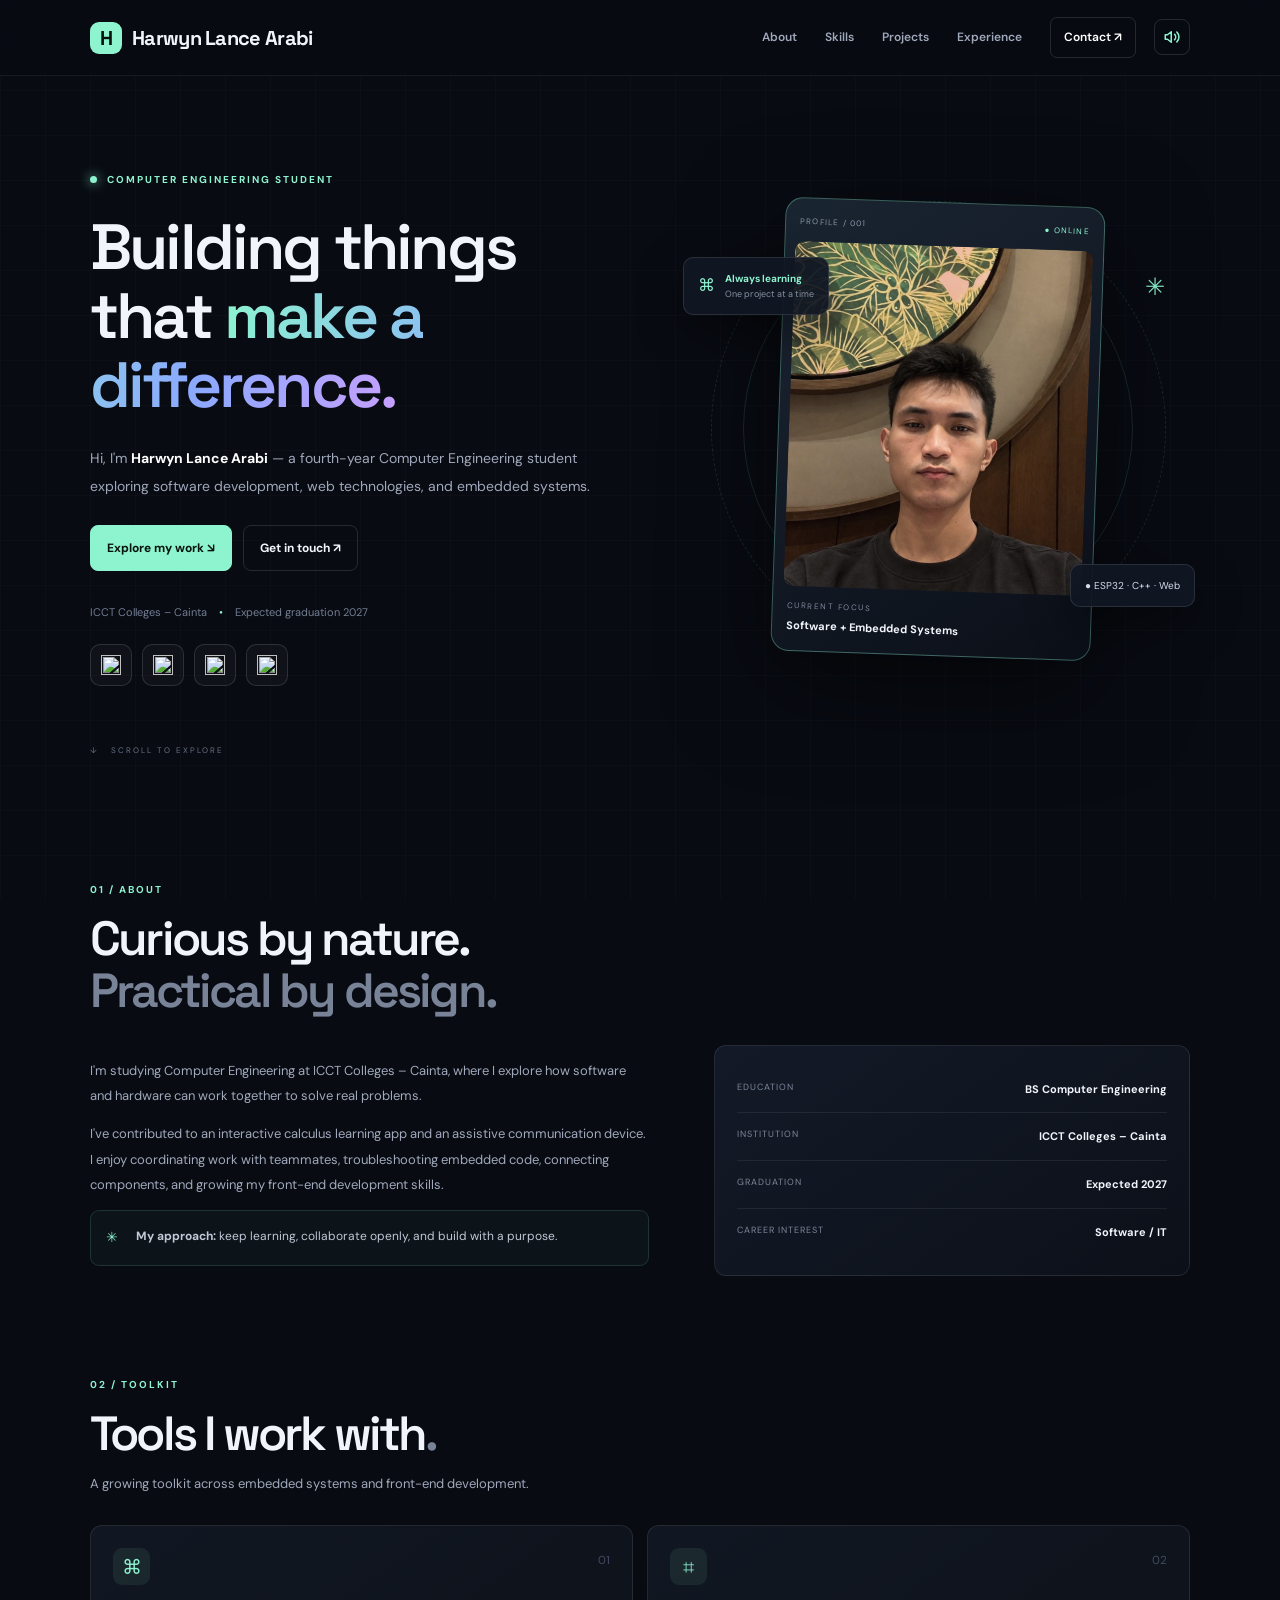
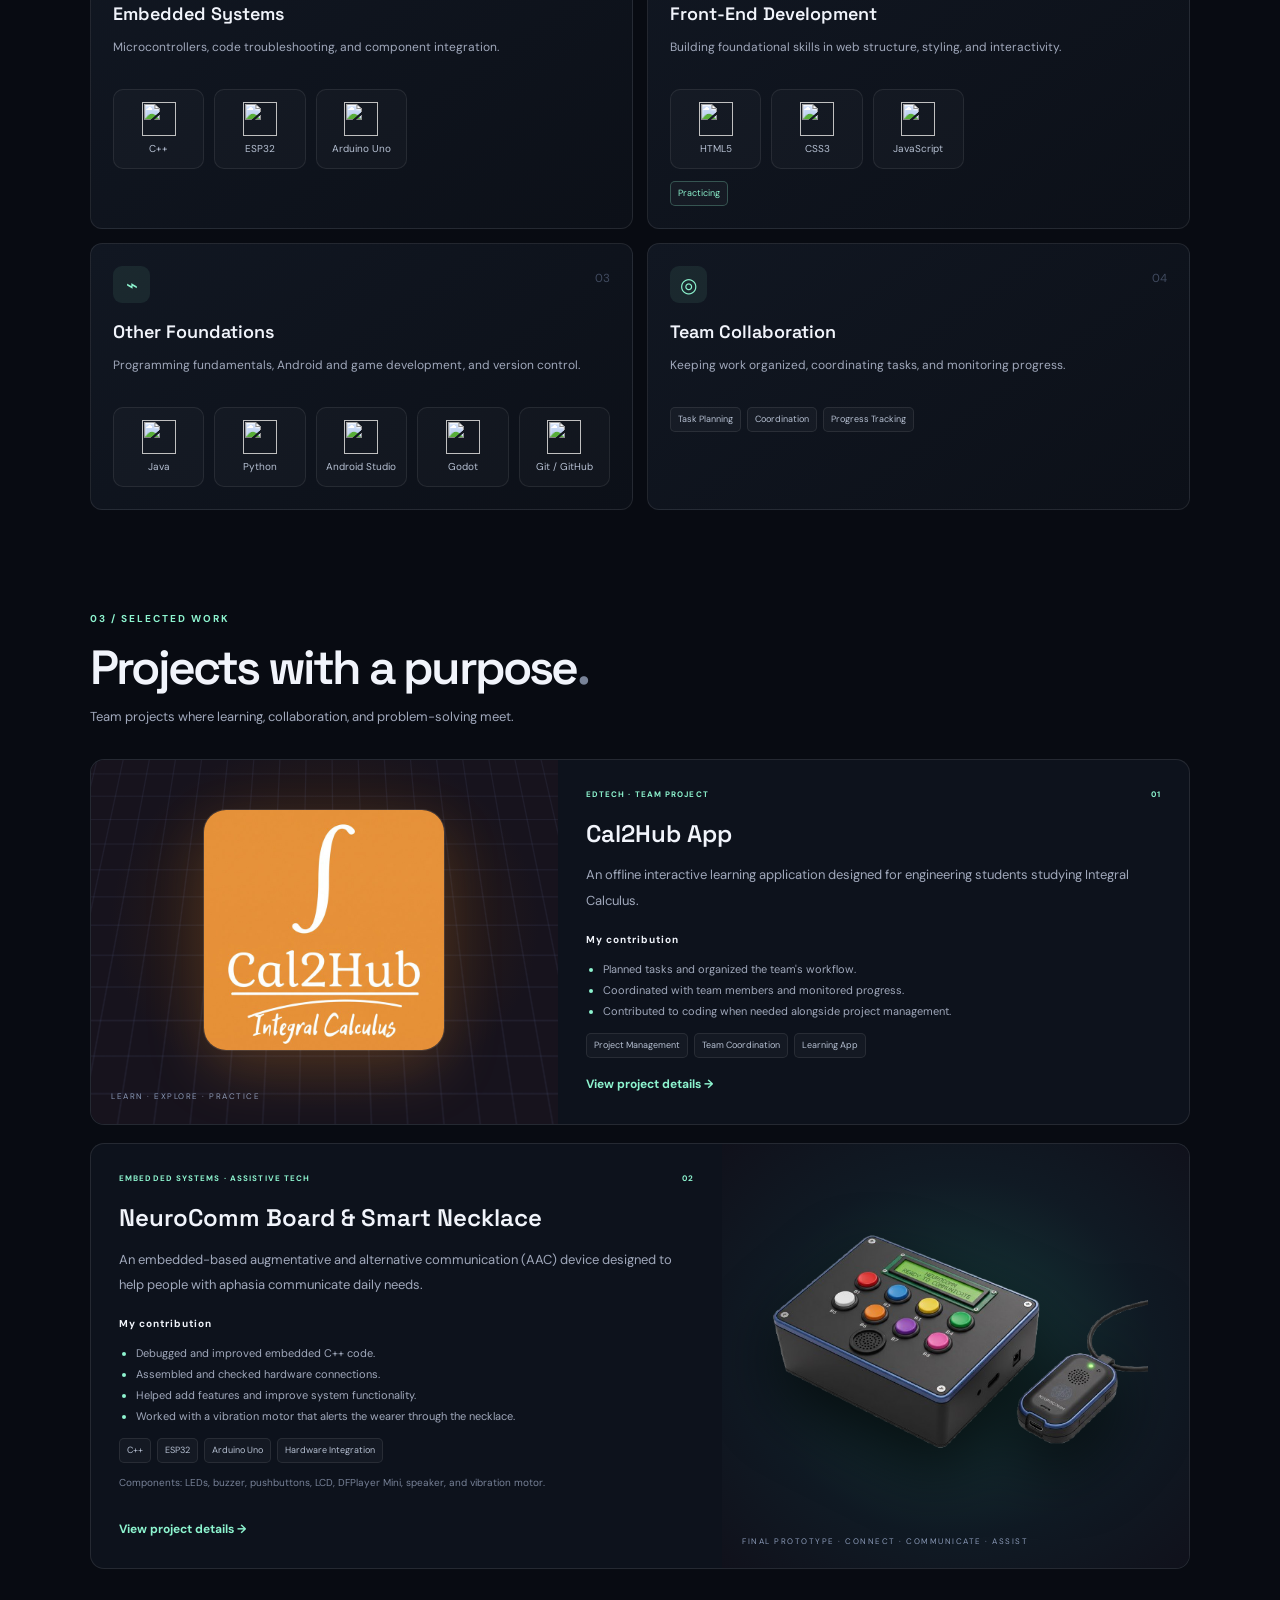
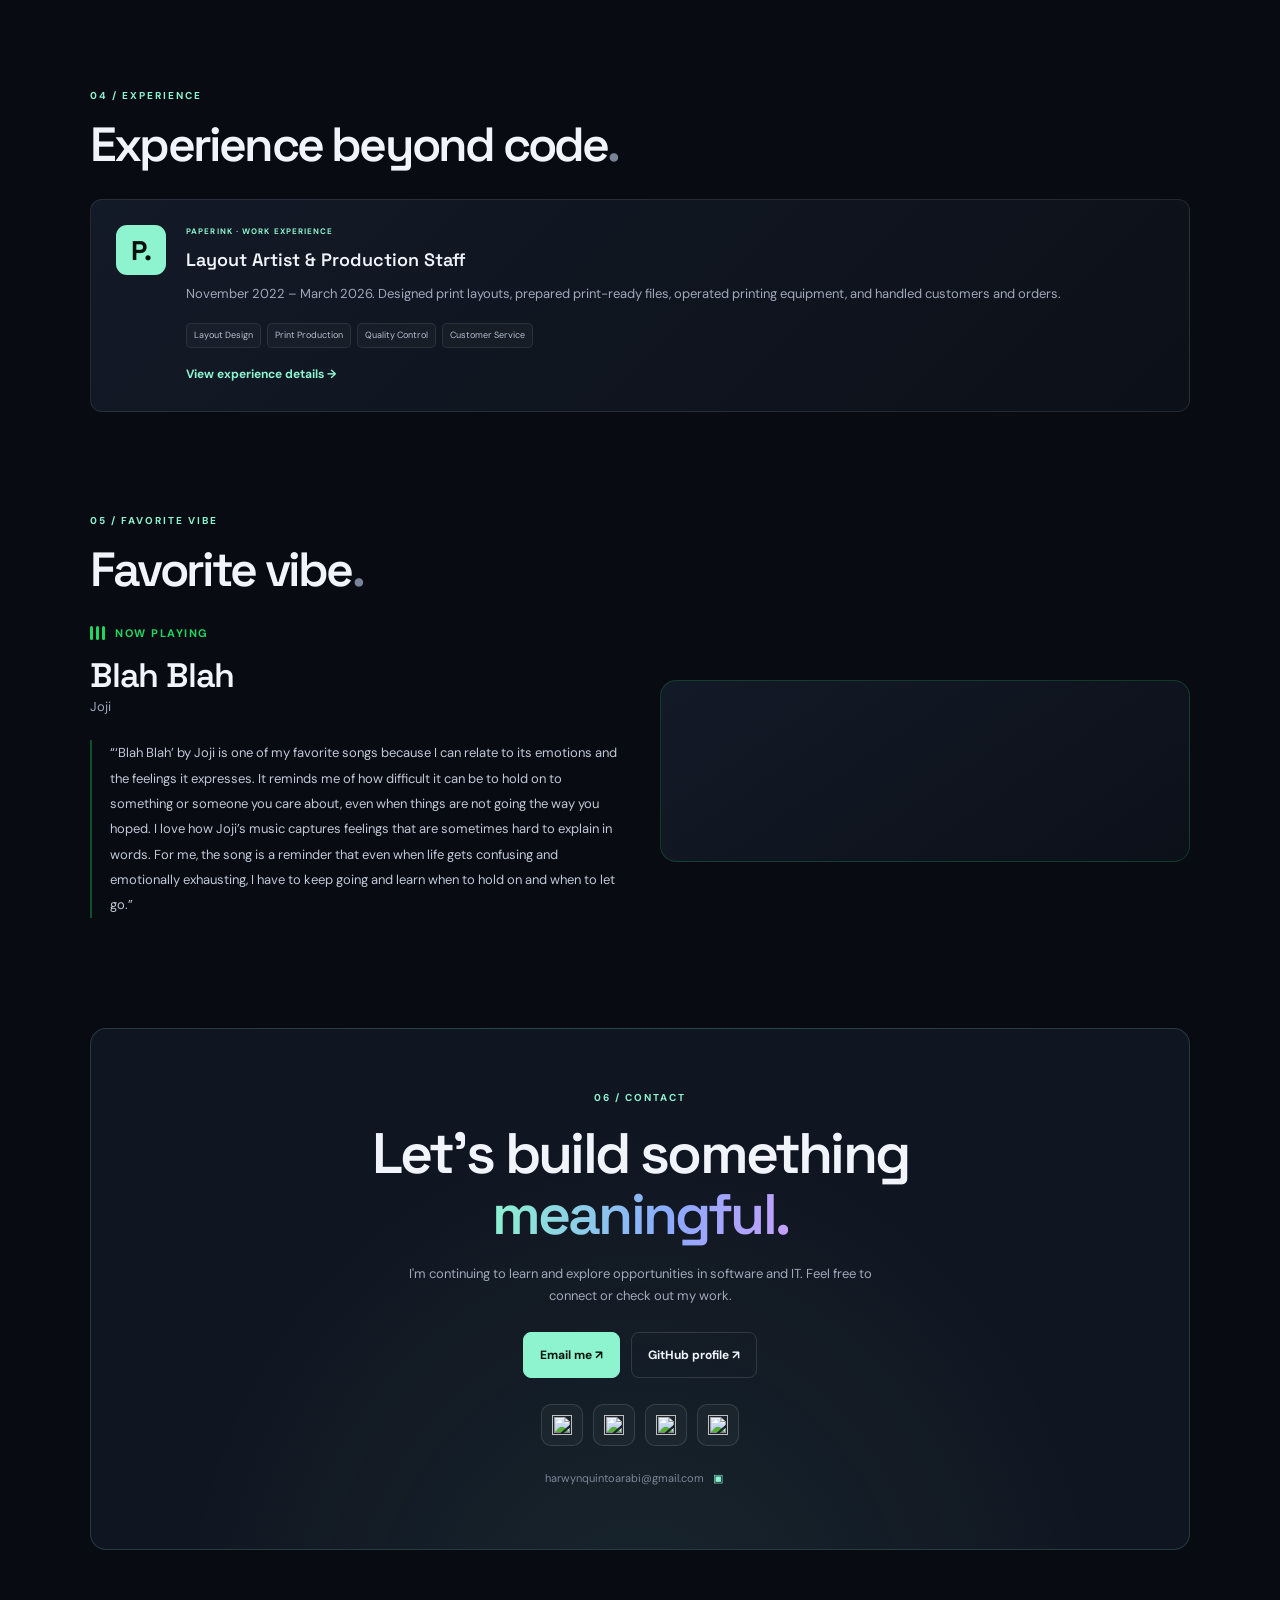
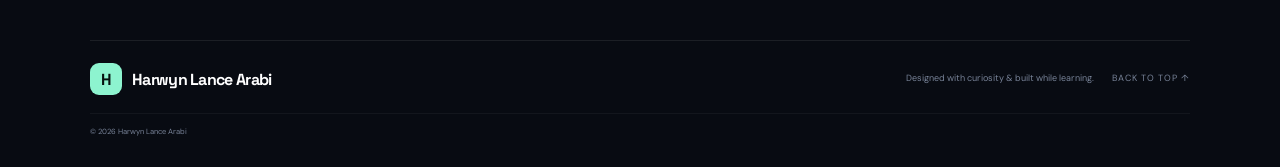
==== index.html @ 56ea1a3b "Add files via upload" ====
<!doctype html>
<html lang="en"><head><meta charset="utf-8"><meta name="viewport" content="width=device-width,initial-scale=1">
<title>Harwyn Lance Arabi | Portfolio</title><link rel="preconnect" href="https://fonts.googleapis.com"><link href="https://fonts.googleapis.com/css2?family=DM+Sans:wght@400;600;700&family=Space+Grotesk:wght@500;600;700&display=swap" rel="stylesheet"><link rel="stylesheet" href="style.css"></head>
<body><a class="skip" href="#main">Skip to content</a><div class="progress"><i id="progress"></i></div><header><a class="logo" href="#home"><b>H</b> Harwyn Lance Arabi</a><div class="tools"><nav id="nav" aria-label="Primary"><a href="#about">About</a><a href="#skills">Skills</a><a href="#projects">Projects</a><a href="#experience">Experience</a><a class="navcta" href="#contact">Contact ↗</a></nav><button id="soundBtn" class="iconBtn" type="button" aria-pressed="true" aria-label="Sound effects" title="Mute sound effects"><svg viewBox="0 0 24 24" width="18" height="18" aria-hidden="true" fill="none" stroke="currentColor" stroke-width="2" stroke-linecap="round" stroke-linejoin="round"><path d="M11 5 6 9H3v6h3l5 4z"/><path class="w" d="M15.5 8.5a5 5 0 0 1 0 7M18.5 5.5a9 9 0 0 1 0 13"/><path class="x" d="m16 9 6 6m0-6-6 6"/></svg></button><button id="menuBtn" type="button" aria-label="Open menu" aria-expanded="false" aria-controls="nav">☰</button></div></header>
<main id="main"><section class="hero wrap" id="home"><div class="heroText reveal"><div class="eyebrow heroEyebrow"><i></i> COMPUTER ENGINEERING STUDENT</div><h1>Building things<br>that <em>make a difference.</em></h1><p>Hi, I'm <strong>Harwyn Lance Arabi</strong> — a fourth-year Computer Engineering student exploring software development, web technologies, and embedded systems.</p><div class="actions"><a class="btn primary" href="#projects">Explore my work ↘</a><a class="btn" href="#contact">Get in touch ↗</a></div><div class="meta">ICCT Colleges – Cainta <span>•</span> Expected graduation 2027</div><ul class="socials" aria-label="Social links"><li><a class="soc" href="https://www.facebook.com/hrwyn.arabii" target="_blank" rel="noreferrer" aria-label="Facebook, opens in a new tab" title="Facebook"><img src="https://cdn.simpleicons.org/facebook/1877F2" alt="" width="20" height="20" loading="lazy"></a></li><li><a class="soc" href="https://www.instagram.com/hxrwyn.qnto/" target="_blank" rel="noreferrer" aria-label="Instagram, opens in a new tab" title="Instagram"><img src="https://cdn.simpleicons.org/instagram/E4405F" alt="" width="20" height="20" loading="lazy"></a></li><li><a class="soc" href="https://x.com/home" target="_blank" rel="noreferrer" aria-label="X, opens in a new tab" title="X"><img src="https://cdn.simpleicons.org/x/FFFFFF" alt="" width="20" height="20" loading="lazy"></a></li><li><a class="soc" href="mailto:harwynlancequinto@gmail.com" aria-label="Email on Gmail" title="Gmail"><img src="https://cdn.simpleicons.org/gmail/EA4335" alt="" width="20" height="20" loading="lazy"></a></li></ul></div>
<div class="visual reveal"><div class="orbit o1" aria-hidden="true"></div><div class="orbit o2" aria-hidden="true"></div><div class="portrait"><div class="phototop"><span>PROFILE / 001</span><span>● ONLINE</span></div><img src="assets/profile.jpg" alt="Portrait of Harwyn Lance Arabi"><div class="photobottom"><small>CURRENT FOCUS</small><b>Software + Embedded Systems</b></div></div><div class="float f1">⌘ <div><b>Always learning</b><small>One project at a time</small></div></div><div class="float f2">● ESP32 · C++ · Web</div><span class="spark" aria-hidden="true">✳</span></div><a class="scroll" href="#about">↓ &nbsp; SCROLL TO EXPLORE</a></section>
<section class="wrap section" id="about"><div class="eyebrow">01 / ABOUT</div><h2>Curious by nature.<br><span>Practical by design.</span></h2><div class="two"><div class="prose reveal"><p>I'm studying Computer Engineering at ICCT Colleges – Cainta, where I explore how software and hardware can work together to solve real problems.</p><p>I've contributed to an interactive calculus learning app and an assistive communication device. I enjoy coordinating work with teammates, troubleshooting embedded code, connecting components, and growing my front-end development skills.</p><div class="note">✳ &nbsp; <span><b>My approach:</b> keep learning, collaborate openly, and build with a purpose.</span></div></div><div class="facts reveal"><div><small>EDUCATION</small><b>BS Computer Engineering</b></div><div><small>INSTITUTION</small><b>ICCT Colleges – Cainta</b></div><div><small>GRADUATION</small><b>Expected 2027</b></div><div><small>CAREER INTEREST</small><b>Software / IT</b></div></div></div></section>
<section class="wrap section" id="skills"><div class="eyebrow">02 / TOOLKIT</div><h2>Tools I work with<span class="mint">.</span></h2><p class="sub">A growing toolkit across embedded systems and front-end development.</p><div class="cards">
<article class="card reveal"><span class="symbol">⌘</span><small>01</small><h3>Embedded Systems</h3><p>Microcontrollers, code troubleshooting, and component integration.</p><ul class="logos"><li class="tech" title="C++"><img src="https://cdn.jsdelivr.net/gh/devicons/devicon@latest/icons/cplusplus/cplusplus-original.svg" alt="" width="34" height="34" loading="lazy" decoding="async"><span>C++</span></li><li class="tech" title="ESP32"><img src="https://cdn.simpleicons.org/espressif/E7352C" alt="" width="34" height="34" loading="lazy" decoding="async"><span>ESP32</span></li><li class="tech" title="Arduino Uno"><img src="https://cdn.jsdelivr.net/gh/devicons/devicon@latest/icons/arduino/arduino-original.svg" alt="" width="34" height="34" loading="lazy" decoding="async"><span>Arduino Uno</span></li></ul></article>
<article class="card reveal"><span class="symbol">⌗</span><small>02</small><h3>Front-End Development</h3><p>Building foundational skills in web structure, styling, and interactivity.</p><ul class="logos"><li class="tech" title="HTML5"><img src="https://cdn.jsdelivr.net/gh/devicons/devicon@latest/icons/html5/html5-original.svg" alt="" width="34" height="34" loading="lazy" decoding="async"><span>HTML5</span></li><li class="tech" title="CSS3"><img src="https://cdn.jsdelivr.net/gh/devicons/devicon@latest/icons/css3/css3-original.svg" alt="" width="34" height="34" loading="lazy" decoding="async"><span>CSS3</span></li><li class="tech" title="JavaScript"><img src="https://cdn.jsdelivr.net/gh/devicons/devicon@latest/icons/javascript/javascript-original.svg" alt="" width="34" height="34" loading="lazy" decoding="async"><span>JavaScript</span></li></ul><div class="tags" style="margin-top:12px"><i class="learning">Practicing</i></div></article>
<article class="card reveal"><span class="symbol">⌁</span><small>03</small><h3>Other Foundations</h3><p>Programming fundamentals, Android and game development, and version control.</p><ul class="logos"><li class="tech" title="Java"><img src="https://cdn.jsdelivr.net/gh/devicons/devicon@latest/icons/java/java-original.svg" alt="" width="34" height="34" loading="lazy" decoding="async"><span>Java</span></li><li class="tech" title="Python"><img src="https://cdn.jsdelivr.net/gh/devicons/devicon@latest/icons/python/python-original.svg" alt="" width="34" height="34" loading="lazy" decoding="async"><span>Python</span></li><li class="tech" title="Android Studio"><img src="https://cdn.jsdelivr.net/gh/devicons/devicon@latest/icons/androidstudio/androidstudio-original.svg" alt="" width="34" height="34" loading="lazy" decoding="async"><span>Android Studio</span></li><li class="tech" title="Godot"><img src="https://cdn.jsdelivr.net/gh/devicons/devicon@latest/icons/godot/godot-original.svg" alt="" width="34" height="34" loading="lazy" decoding="async"><span>Godot</span></li><li class="tech" title="Git / GitHub"><img src="https://cdn.jsdelivr.net/gh/devicons/devicon@latest/icons/git/git-original.svg" alt="" width="34" height="34" loading="lazy" decoding="async"><span>Git / GitHub</span></li></ul></article>
<article class="card reveal"><span class="symbol">◎</span><small>04</small><h3>Team Collaboration</h3><p>Keeping work organized, coordinating tasks, and monitoring progress.</p><div class="tags"><i>Task Planning</i><i>Coordination</i><i>Progress Tracking</i></div></article></div></section>
<section class="wrap section" id="projects"><div class="eyebrow">03 / SELECTED WORK</div><h2>Projects with a purpose<span class="mint">.</span></h2><p class="sub">Team projects where learning, collaboration, and problem-solving meet.</p><div class="project reveal"><figure class="projectArt calculus"><div class="grid" aria-hidden="true"></div><img class="shot logo" src="assets/cal2hub-logo.jpg" alt="Cal2Hub logo: a white integral sign above the name Cal2Hub and the words Integral Calculus, on an orange background" width="640" height="640" loading="lazy" decoding="async"><figcaption>LEARN · EXPLORE · PRACTICE</figcaption></figure><div class="projectText"><div class="kicker">EDTECH · TEAM PROJECT <span>01</span></div><h3><a href="cal2hub.html">Cal2Hub App</a></h3><p>An offline interactive learning application designed for engineering students studying Integral Calculus.</p><h4>My contribution</h4><ul><li>Planned tasks and organized the team's workflow.</li><li>Coordinated with team members and monitored progress.</li><li>Contributed to coding when needed alongside project management.</li></ul><div class="tags"><i>Project Management</i><i>Team Coordination</i><i>Learning App</i></div><span class="more" aria-hidden="true">View project details →</span></div></div>
<div class="project reverse reveal"><figure class="projectArt neuro"><img class="shot board" src="assets/neurocomm-board.png" alt="Final NeuroComm prototype: a black box with eight colored pushbuttons, a text display reading Ready to communicate, and a speaker, next to the small Smart Necklace pendant" width="610" height="409" loading="lazy" decoding="async"><figcaption>FINAL PROTOTYPE · CONNECT · COMMUNICATE · ASSIST</figcaption></figure><div class="projectText"><div class="kicker">EMBEDDED SYSTEMS · ASSISTIVE TECH <span>02</span></div><h3><a href="neurocomm.html">NeuroComm Board &amp; Smart Necklace</a></h3><p>An embedded-based augmentative and alternative communication (AAC) device designed to help people with aphasia communicate daily needs.</p><h4>My contribution</h4><ul><li>Debugged and improved embedded C++ code.</li><li>Assembled and checked hardware connections.</li><li>Helped add features and improve system functionality.</li><li>Worked with a vibration motor that alerts the wearer through the necklace.</li></ul><div class="tags"><i>C++</i><i>ESP32</i><i>Arduino Uno</i><i>Hardware Integration</i></div><p class="tiny">Components: LEDs, buzzer, pushbuttons, LCD, DFPlayer Mini, speaker, and vibration motor.</p><span class="more" aria-hidden="true">View project details →</span></div></div></section>
<section class="wrap section" id="experience"><div class="eyebrow">04 / EXPERIENCE</div><h2>Experience beyond code<span class="mint">.</span></h2><div class="work reveal"><div class="paper">P.</div><div><div class="kicker">PAPERINK · WORK EXPERIENCE</div><h3><a href="experience.html">Layout Artist &amp; Production Staff</a></h3><p>November 2022 – March 2026. Designed print layouts, prepared print-ready files, operated printing equipment, and handled customers and orders.</p><div class="tags"><i>Layout Design</i><i>Print Production</i><i>Quality Control</i><i>Customer Service</i></div><span class="more" aria-hidden="true">View experience details →</span></div></div></section>
<section class="wrap section" id="vibe"><div class="eyebrow">05 / FAVORITE VIBE</div><h2>Favorite vibe<span class="mint">.</span></h2><div class="vibe"><div class="reveal"><p class="nowplaying"><span class="eq" aria-hidden="true"><i></i><i></i><i></i></span> Now playing</p><h3 class="track">Blah Blah</h3><p class="artist">Joji</p><blockquote class="quote"><p>“‘Blah Blah’ by Joji is one of my favorite songs because I can relate to its emotions and the feelings it expresses. It reminds me of how difficult it can be to hold on to something or someone you care about, even when things are not going the way you hoped. I love how Joji’s music captures feelings that are sometimes hard to explain in words. For me, the song is a reminder that even when life gets confusing and emotionally exhausting, I have to keep going and learn when to hold on and when to let go.”</p></blockquote></div><div class="player reveal"><iframe title="Spotify player: Blah Blah by Joji" src="https://open.spotify.com/embed/track/42D9aaKTLw47faFhRCQfHF?utm_source=generator&amp;theme=0" width="100%" height="152" frameborder="0" allow="autoplay; clipboard-write; encrypted-media; fullscreen; picture-in-picture" loading="lazy"></iframe></div></div></section>
<section class="wrap contact" id="contact"><div class="contactbox reveal"><div class="eyebrow">06 / CONTACT</div><h2>Let's build something<br><em>meaningful.</em></h2><p>I'm continuing to learn and explore opportunities in software and IT. Feel free to connect or check out my work.</p><div class="actions center"><a class="btn primary" href="mailto:harwynquintoarabi@gmail.com">Email me ↗</a><a class="btn" href="https://github.com/hxrwyn" target="_blank" rel="noreferrer">GitHub profile ↗</a></div><ul class="socials center" aria-label="Social links"><li><a class="soc" href="https://www.facebook.com/hrwyn.arabii" target="_blank" rel="noreferrer" aria-label="Facebook, opens in a new tab" title="Facebook"><img src="https://cdn.simpleicons.org/facebook/1877F2" alt="" width="20" height="20" loading="lazy"></a></li><li><a class="soc" href="https://www.instagram.com/hxrwyn.qnto/" target="_blank" rel="noreferrer" aria-label="Instagram, opens in a new tab" title="Instagram"><img src="https://cdn.simpleicons.org/instagram/E4405F" alt="" width="20" height="20" loading="lazy"></a></li><li><a class="soc" href="https://x.com/home" target="_blank" rel="noreferrer" aria-label="X, opens in a new tab" title="X"><img src="https://cdn.simpleicons.org/x/FFFFFF" alt="" width="20" height="20" loading="lazy"></a></li><li><a class="soc" href="mailto:harwynlancequinto@gmail.com" aria-label="Email on Gmail" title="Gmail"><img src="https://cdn.simpleicons.org/gmail/EA4335" alt="" width="20" height="20" loading="lazy"></a></li></ul><div class="email">harwynquintoarabi@gmail.com <button id="copy" type="button" aria-label="Copy email address">▣</button><span id="copied" role="status" aria-live="polite"></span></div></div></section></main>
<footer class="wrap"><a class="logo" href="#home"><b>H</b> Harwyn Lance Arabi</a><span>Designed with curiosity &amp; built while learning.</span><a href="#home">BACK TO TOP ↑</a><small>© <span id="year"></span> Harwyn Lance Arabi</small></footer><script src="script.js"></script></body></html>
---- style.css ----
*{box-sizing:border-box}html{scroll-behavior:smooth;scroll-padding-top:85px}body{margin:0;background:#080b12;color:#f1f4fb;font:14px 'DM Sans',sans-serif;line-height:1.7;overflow-x:hidden}body:before{content:'';position:fixed;inset:0;pointer-events:none;z-index:-1;background-image:linear-gradient(#ffffff05 1px,transparent 1px),linear-gradient(90deg,#ffffff05 1px,transparent 1px);background-size:45px 45px}a{color:inherit;text-decoration:none}button{font:inherit}.progress{position:fixed;z-index:99;top:0;left:0;width:100%;height:3px}.progress i{display:block;width:0;height:100%;background:linear-gradient(90deg,#8df4cf,#8ba9ff,#c6a0ff)}header{height:76px;position:sticky;top:0;z-index:20;display:flex;align-items:center;justify-content:space-between;padding:0 max(22px,calc((100% - 1100px)/2));background:#080b12d9;border-bottom:1px solid #ffffff12;backdrop-filter:blur(18px)}.logo{display:flex;align-items:center;gap:10px;font:700 20px 'Space Grotesk';letter-spacing:-.7px}.logo b{display:grid;place-items:center;background:#8df4cf;color:#07120f;width:32px;height:32px;border-radius:9px}.logo span{color:#8df4cf}nav{display:flex;align-items:center;gap:28px;color:#a0a8bb;font-size:12px;font-weight:600}nav a:hover,nav a.active{color:#8df4cf}.navcta{border:1px solid #ffffff20;padding:9px 13px;border-radius:7px;color:#fff}#menuBtn{display:none;background:none;border:0;color:#fff;font-size:23px}.wrap{width:min(1100px,calc(100% - 44px));margin:auto}.hero{position:relative;min-height:670px;padding-top:95px;padding-bottom:95px;display:grid;grid-template-columns:1.05fr .95fr;align-items:center;gap:40px}.heroEyebrow,.eyebrow{font-size:10px;letter-spacing:2px;font-weight:700;color:#8df4cf}.heroEyebrow{display:flex;align-items:center;gap:10px;margin-bottom:25px}.heroEyebrow i{width:7px;height:7px;border-radius:50%;background:#8df4cf;box-shadow:0 0 12px #8df4cf;animation:pulse 2s infinite}.hero h1,h2{font:600 clamp(40px,5vw,65px)/1.08 'Space Grotesk';letter-spacing:-2.8px;margin:0}.hero h1 em,h2 em{font-style:normal;background:linear-gradient(100deg,#8df4cf,#8ba9ff 60%,#c6a0ff);background-clip:text;color:transparent}.heroText>p{color:#a0a8bb;max-width:510px;line-height:1.95;margin:25px 0;font-size:14px}.heroText strong{color:#fff}.actions{display:flex;gap:11px;flex-wrap:wrap}.btn{display:inline-flex;gap:20px;align-items:center;padding:12px 16px;border-radius:8px;border:1px solid #ffffff20;font-size:12px;font-weight:700;transition:.25s}.btn:hover{transform:translateY(-3px);border-color:#8df4cf88}.btn.primary{background:#8df4cf;color:#07120f;border-color:#8df4cf}.meta{display:flex;gap:12px;flex-wrap:wrap;margin-top:32px;color:#737e94;font-size:11px}.meta span{color:#8df4cf}.visual{position:relative;min-height:440px;display:grid;place-items:center}.portrait{position:relative;z-index:2;width:min(320px,75%);padding:10px;border:1px solid #8df4cf55;border-radius:18px;background:linear-gradient(145deg,#1a2532,#0b0f18);box-shadow:0 30px 100px #0008;transform:rotate(2deg);transition:.4s}.portrait:hover{transform:rotate(0) translateY(-5px)}.phototop{display:flex;justify-content:space-between;padding:7px 4px 12px;color:#8b95a9;font-size:8px;letter-spacing:1.2px}.phototop span:last-child{color:#8df4cf}.portrait img{width:100%;height:345px;display:block;object-fit:cover;object-position:center 35%;border-radius:10px;filter:saturate(.86);transition:.3s}.portrait:hover img{filter:saturate(1.05)}.photobottom{display:grid;gap:4px;padding:13px 4px 5px}.photobottom small{font-size:8px;letter-spacing:1.5px;color:#7d879a}.photobottom b{font-size:11px}.orbit{position:absolute;aspect-ratio:1;border:1px solid #8df4cf22;border-radius:50%}.o1{width:390px;animation:spin 30s linear infinite}.o2{width:455px;border-style:dashed;animation:spin 45s linear infinite reverse}.float{position:absolute;z-index:4;display:flex;align-items:center;gap:10px;padding:12px 14px;border:1px solid #ffffff1c;border-radius:10px;background:#111723ed;box-shadow:0 15px 45px #0006;font-size:10px;animation:float 5s ease-in-out infinite}.float div{display:grid}.float b{font-size:10px}.float small{font-size:9px;color:#8791a5}.f1{left:-4px;top:55px;color:#8df4cf;font-size:17px}.f2{right:-5px;bottom:48px;color:#d6dbea;animation-delay:-2s}.spark{position:absolute;right:25px;top:65px;color:#8df4cf;font-size:24px;animation:twinkle 3s infinite}.scroll{position:absolute;bottom:23px;left:0;color:#697287;font-size:8px;letter-spacing:2px}.section{padding-top:100px}.section h2{font-size:clamp(34px,4vw,48px);margin:15px 0 28px}.section h2>span{color:#788398}.mint{color:#8df4cf}.two{display:grid;grid-template-columns:1fr .85fr;gap:65px}.prose p,.projectText>p,.work p{color:#a0a8bb;font-size:13px;line-height:1.95}.note{display:flex;gap:10px;padding:15px;border:1px solid #8df4cf24;border-radius:9px;background:#8df4cf09;color:#8df4cf}.note span{color:#c1c8d7;font-size:12px}.facts{padding:20px 22px;border:1px solid #ffffff17;border-radius:12px;background:linear-gradient(145deg,#131a27,#0c1019)}.facts div{display:flex;justify-content:space-between;gap:18px;padding:14px 0;border-bottom:1px solid #ffffff12}.facts div:last-child{border:0}.facts small{color:#7d879a;letter-spacing:1px;font-size:9px}.facts b{font-size:11px;text-align:right}.sub{color:#a0a8bb;font-size:13px;margin:-15px 0 30px}.cards{display:grid;grid-template-columns:repeat(2,1fr);gap:14px}.card{position:relative;padding:22px;border:1px solid #ffffff17;border-radius:12px;background:linear-gradient(145deg,#111722,#0c1018);transition:transform .3s,border-color .3s}.card:hover{transform:translateY(-5px);border-color:#8df4cf66}.symbol{display:grid;place-items:center;width:37px;height:37px;border-radius:9px;background:#8df4cf14;color:#8df4cf;font-size:20px}.card>small{position:absolute;right:22px;top:25px;color:#414b60}.card h3,.projectText h3,.work h3{font:600 18px 'Space Grotesk';margin:17px 0 7px}.card p{font-size:12px;color:#a0a8bb;min-height:40px}.tags{display:flex;flex-wrap:wrap;gap:6px}.tags i{font-style:normal;font-size:9px;color:#b6c0d2;background:#ffffff08;border:1px solid #ffffff16;padding:4px 7px;border-radius:5px}.tags .learning{color:#8df4cf;border-color:#8df4cf44}.project{display:grid;grid-template-columns:.85fr 1.15fr;border:1px solid #ffffff19;border-radius:14px;overflow:hidden;background:#0d121c;margin:18px 0;transition:.3s}.project:hover{border-color:#8df4cf55;transform:translateY(-3px)}.project.reverse{grid-template-columns:1.15fr .85fr}.project.reverse .projectArt{order:2}.project.reverse .projectText{order:1}.projectArt{position:relative;min-height:340px;display:grid;place-items:center;overflow:hidden;background:linear-gradient(135deg,#17243a,#111629 60%,#17132c)}.projectArt .grid{position:absolute;inset:0;background-image:linear-gradient(#9bb5ff12 1px,transparent 1px),linear-gradient(90deg,#9bb5ff12 1px,transparent 1px);background-size:24px 24px;transform:perspective(300px) rotateX(15deg) scale(1.3)}.projectArt>figcaption{position:absolute;bottom:20px;left:20px;color:#8b9ab8;font-size:8px;letter-spacing:1.5px}.neuro{background:radial-gradient(ellipse,#173d3c,#101a24 60%,#10111b)}.projectText{padding:28px;align-self:center}.kicker{display:flex;justify-content:space-between;gap:10px;color:#8df4cf;font-size:8px;letter-spacing:1.1px;font-weight:700}.projectText h3{font-size:24px;line-height:1.3}.projectText h4{font-size:10px;letter-spacing:1px;margin:18px 0 7px}.projectText ul{padding-left:17px;color:#a0a8bb;font-size:11px;line-height:1.9}.projectText li::marker{color:#8df4cf}.tiny{font-size:10px!important;color:#778197!important}.work{display:flex;gap:20px;padding:25px;border:1px solid #ffffff19;border-radius:12px;background:linear-gradient(135deg,#131a27,#0c1018)}.paper{width:50px;height:50px;flex-shrink:0;display:grid;place-items:center;border-radius:11px;background:#8df4cf;color:#07120f;font:700 27px 'Space Grotesk'}.work h3{margin:9px 0 0}.work p{margin:10px 0 17px}.contact{padding-top:110px;padding-bottom:90px}.contactbox{position:relative;overflow:hidden;text-align:center;padding:60px 22px;border:1px solid #8df4cf2b;border-radius:16px;background:radial-gradient(ellipse at 50% 120%,#8df4cf12,transparent 60%),#101621}.contactbox h2{margin:17px 0;font-size:clamp(40px,5vw,57px)}.contactbox>p{max-width:480px;margin:0 auto 25px;color:#a0a8bb;font-size:13px}.center{justify-content:center}.email{margin-top:22px;font-size:11px;color:#7d879a}.email button{border:0;background:none;color:#8df4cf;cursor:pointer}.email span{color:#8df4cf;margin-left:6px}footer{display:flex;align-items:center;gap:18px;flex-wrap:wrap;padding-top:22px;padding-bottom:28px;border-top:1px solid #ffffff15;color:#788398;font-size:9px}footer .logo{margin-right:auto;color:#fff;font-size:16px}footer>a:nth-of-type(2){letter-spacing:1px}footer small{width:100%;border-top:1px solid #ffffff0c;padding-top:12px}@keyframes float{0%,100%{translate:0 0}50%{translate:0 -10px}}@keyframes spin{to{transform:rotate(360deg)}}@keyframes pulse{50%{opacity:.4}}@keyframes twinkle{50%{opacity:.4;transform:scale(.8)}}@media(max-width:800px){.hero{gap:15px}.hero h1{font-size:48px}.two{gap:30px}.projectText{padding:20px}.projectArt{min-height:300px}}@media(max-width:640px){header{height:66px;padding:0 18px}#menuBtn{display:block}nav{display:none;position:absolute;top:65px;left:0;right:0;padding:12px 20px 18px;background:#0b1019;border-bottom:1px solid #ffffff18;flex-direction:column;align-items:stretch;gap:0}nav.open{display:flex}nav a{padding:12px 4px}.wrap{width:calc(100% - 36px)}.hero{grid-template-columns:1fr;padding-top:65px;padding-bottom:60px;gap:10px}.hero h1{font-size:clamp(42px,11vw,57px)}.heroText>p{font-size:13px}.meta{flex-direction:column;gap:5px;margin-top:24px}.visual{min-height:410px;margin-top:15px}.portrait{width:min(290px,72%)}.portrait img{height:320px}.o1{width:320px}.o2{width:370px}.f1{left:0;top:45px}.f2{right:0;bottom:43px}.scroll{bottom:0}.section{padding-top:75px}.section h2{font-size:36px}.two,.cards{grid-template-columns:1fr}.project,.project.reverse{grid-template-columns:1fr}.project.reverse .projectArt,.project.reverse .projectText{order:initial}.projectArt{min-height:240px}.projectText{padding:22px}.work{padding:18px;gap:13px}.contact{padding-top:75px;padding-bottom:65px}.contactbox{padding:48px 16px}.contactbox h2{font-size:41px}footer{gap:12px}footer>span{width:100%;order:3}footer>a:nth-of-type(2){margin-left:auto}}
/* skip link, focus, buttons */
.skip{position:absolute;left:12px;top:-64px;z-index:100;background:#8df4cf;color:#07120f;padding:10px 14px;border-radius:8px;font-weight:700;transition:top .2s}.skip:focus{top:12px}
:focus-visible{outline:2px solid #8df4cf;outline-offset:3px;border-radius:4px}
button{cursor:pointer}
.tools{display:flex;align-items:center;gap:18px}
.iconBtn{display:grid;place-items:center;width:36px;height:36px;padding:0;border:1px solid #ffffff20;border-radius:8px;background:none;color:#8df4cf;transition:transform .25s,border-color .25s,color .25s}
.iconBtn:hover{transform:translateY(-2px);border-color:#8df4cf88}.iconBtn:active{transform:scale(.94)}
.iconBtn .x{display:none}.iconBtn[aria-pressed=false]{color:#788398}.iconBtn[aria-pressed=false] .w{display:none}.iconBtn[aria-pressed=false] .x{display:block}
.navcta{transition:border-color .25s,background .25s}.navcta:hover{border-color:#8df4cf88;background:#8df4cf12}
.btn:active{transform:translateY(0) scale(.97)}

/* scroll reveal: uses `translate` so hover `transform` still works */
.reveal{opacity:0;translate:0 22px}
.reveal.visible{opacity:1;translate:0 0;animation:rise .8s cubic-bezier(.2,.7,.2,1) var(--d,0s) backwards}
@keyframes rise{from{opacity:0;translate:0 22px}}
@keyframes drop{from{opacity:0;translate:0 -8px}}

/* pointer spotlight on cards */
.project{position:relative}
.card::before,.project::before{content:'';position:absolute;inset:0;border-radius:inherit;pointer-events:none;opacity:0;transition:opacity .3s;background:radial-gradient(280px circle at var(--mx,50%) var(--my,50%),#8df4cf17,transparent 70%)}
.card:hover::before,.project:hover::before{opacity:1}

/* project images */
.projectArt{margin:0;padding:34px 24px 58px}
.projectArt.calculus{background:radial-gradient(ellipse at 50% 45%,#3d2512,#17131d 65%)}
.shot{position:relative;z-index:1;display:block;height:auto;animation:float 6s ease-in-out infinite;transition:transform .5s cubic-bezier(.2,.7,.2,1),box-shadow .5s}
.shot.logo{width:min(240px,64%);aspect-ratio:1;border-radius:22px;box-shadow:0 22px 60px #e8923a33,0 0 0 1px #ffffff1f}
.shot.board{width:min(430px,92%);filter:drop-shadow(0 26px 32px #000a)}
.project:hover .shot.logo{transform:scale(1.05) rotate(-2deg);box-shadow:0 26px 80px #e8923a66,0 0 0 1px #ffffff2e}
.project:hover .shot.board{transform:scale(1.05) rotate(1.5deg)}

@media(min-width:641px){nav a:not(.navcta){position:relative}nav a:not(.navcta)::after{content:'';position:absolute;left:0;right:0;bottom:-6px;height:2px;background:#8df4cf;transform:scaleX(0);transform-origin:left;transition:transform .3s}nav a:not(.navcta):hover::after,nav a.active::after{transform:scaleX(1)}}
@media(max-width:640px){.tools{gap:10px}nav.open{animation:drop .25s ease}}

/* reduced motion */
@media(prefers-reduced-motion:reduce){html{scroll-behavior:auto}*,*:before,*:after{animation:none!important;transition:none!important}.reveal{opacity:1;translate:none}.card:hover,.project:hover,.btn:hover,.iconBtn:hover,.project:hover .shot{transform:none}.portrait:hover{transform:rotate(2deg)}}

/* header name */
.logo{white-space:nowrap}
@media(max-width:640px){header .logo{font-size:16px}}
@media(max-width:400px){header .logo{font-size:14px;gap:8px}header .logo b{width:28px;height:28px}}

/* tech logo grid */
.logos{list-style:none;margin:0;padding:0;display:grid;grid-template-columns:repeat(auto-fill,minmax(78px,1fr));gap:10px}
.tech{display:grid;justify-items:center;align-content:center;gap:7px;padding:12px 6px;border:1px solid #ffffff14;border-radius:10px;background:#ffffff06;transition:transform .3s,border-color .3s,box-shadow .3s;cursor:default}
.tech img{width:34px;height:34px;object-fit:contain}
.tech span{font-size:10px;line-height:1.25;color:#b6c0d2;text-align:center}
.tech:hover{transform:translateY(-3px);border-color:#8df4cf66;box-shadow:0 0 22px #8df4cf26}

/* social links */
.socials{list-style:none;display:flex;flex-wrap:wrap;gap:10px;margin:22px 0 0;padding:0}.socials.center{justify-content:center;margin:26px 0 0}
.soc{display:grid;place-items:center;width:42px;height:42px;border:1px solid #ffffff20;border-radius:10px;background:#ffffff08;transition:transform .25s,border-color .25s,box-shadow .25s}
.soc img{width:20px;height:20px}
.soc:hover{transform:translateY(-3px);border-color:#8df4cf88;box-shadow:0 0 22px #8df4cf30}

/* clickable project and work cards */
.project h3 a::after,.work h3 a::after{content:'';position:absolute;inset:0;z-index:2}
.project h3 a:focus-visible,.work h3 a:focus-visible{outline:none}
.project:has(h3 a:focus-visible),.work:has(h3 a:focus-visible){outline:2px solid #8df4cf;outline-offset:3px}
.more{display:inline-flex;margin-top:16px;color:#8df4cf;font-size:12px;font-weight:700;transition:translate .25s}
.project:hover .more,.work:hover .more{translate:5px 0}
.work{position:relative;transition:transform .3s,border-color .3s}.work:hover{transform:translateY(-3px);border-color:#8df4cf55}

/* favorite vibe */
.vibe{display:grid;grid-template-columns:1fr 1fr;gap:40px;align-items:center}
.nowplaying{display:flex;align-items:center;gap:10px;margin:0;color:#1ed760;font-size:11px;font-weight:700;letter-spacing:1.5px;text-transform:uppercase}
.eq{display:inline-flex;align-items:flex-end;gap:3px;height:14px}.eq i{width:3px;height:100%;border-radius:2px;background:currentColor;transform-origin:bottom;animation:eq 1s ease-in-out infinite}.eq i:nth-child(2){animation-delay:-.4s}.eq i:nth-child(3){animation-delay:-.7s}
@keyframes eq{50%{transform:scaleY(.3)}}
.track{font:600 34px/1.1 'Space Grotesk';letter-spacing:-1.2px;margin:14px 0 2px}.artist{margin:0;color:#a0a8bb;font-size:13px}
.quote{margin:22px 0 0;padding-left:18px;border-left:2px solid #1ed76055}.quote p{margin:0;color:#c1c8d7;font-size:13px;line-height:1.95}
.player{padding:14px;border:1px solid #1ed76033;border-radius:16px;background:linear-gradient(145deg,#131a27,#0c1019)}.player iframe{display:block;width:100%;height:152px;border:0;border-radius:12px}

/* detail pages */
.dhero{display:grid;grid-template-columns:1.1fr .9fr;gap:40px;align-items:center;padding-top:80px;padding-bottom:10px}
.dhero h1{font:600 clamp(36px,5vw,58px)/1.08 'Space Grotesk';letter-spacing:-2.4px;margin:16px 0 20px}
.dhero .lead{color:#a0a8bb;font-size:14px;line-height:1.95;margin:0 0 6px;max-width:560px}
.dhero .projectArt{border:1px solid #ffffff19;border-radius:14px;min-height:320px}
.gh{font:600 15px 'Space Grotesk';margin:26px 0 12px;color:#d6dbea}.gh:first-child{margin-top:0}
.stack{display:flex;flex-wrap:wrap;gap:8px;margin:0;padding:0;list-style:none}
.stack li{display:inline-flex;align-items:center;gap:8px;font-size:12px;color:#d0d7e6;background:#ffffff08;border:1px solid #ffffff1c;padding:8px 12px;border-radius:8px;transition:border-color .3s,box-shadow .3s}
.stack li:hover{border-color:#8df4cf66;box-shadow:0 0 18px #8df4cf22}
.stack img{width:16px;height:16px}
.fgrid{display:grid;grid-template-columns:repeat(auto-fill,minmax(250px,1fr));gap:14px}
.fgrid .card p{min-height:0;margin:0}.fgrid .card h3{font-size:16px}
.num{display:grid;place-items:center;width:37px;height:37px;border-radius:9px;background:#8df4cf14;color:#8df4cf;font:600 14px 'Space Grotesk'}
.flow{list-style:none;margin:0;padding:0;max-width:640px}
.flow li{position:relative;display:grid;grid-template-columns:42px 1fr;gap:16px;padding-bottom:22px}
.flow li::before{content:'';position:absolute;left:20px;top:42px;bottom:2px;width:1px;background:#8df4cf33}.flow li:last-child::before{display:none}
.flow b{display:grid;place-items:center;width:41px;height:41px;border:1px solid #8df4cf66;border-radius:50%;background:#8df4cf10;color:#8df4cf;font:600 13px 'Space Grotesk'}
.flow h3{font:600 15px 'Space Grotesk';margin:9px 0 2px}.flow p{margin:0;font-size:12px;color:#a0a8bb}
.checks{list-style:none;margin:0;padding:0;display:grid;gap:14px}
.checks li{position:relative;padding-left:26px;color:#c1c8d7;font-size:13px;line-height:1.8}.checks li::before{content:'';position:absolute;left:2px;top:.7em;width:8px;height:8px;border-radius:50%;background:#8df4cf}
.panel{padding:24px;border:1px solid #ffffff17;border-radius:12px;background:linear-gradient(145deg,#131a27,#0c1019)}
.tl{display:flex;align-items:center;gap:12px;margin-top:22px;font-size:11px;font-weight:700;letter-spacing:1px;color:#8df4cf}.tl i{flex:1;max-width:220px;height:2px;background:linear-gradient(90deg,#8df4cf,#8ba9ff,#c6a0ff)}
.pager{display:flex;justify-content:space-between;flex-wrap:wrap;gap:12px;padding-top:70px;padding-bottom:30px}
@media(max-width:800px){.vibe{grid-template-columns:1fr;gap:28px}.dhero{grid-template-columns:1fr;padding-top:55px}}

@media(prefers-reduced-motion:reduce){.tech:hover,.soc:hover,.work:hover{transform:none}.project:hover .more,.work:hover .more{translate:none}}
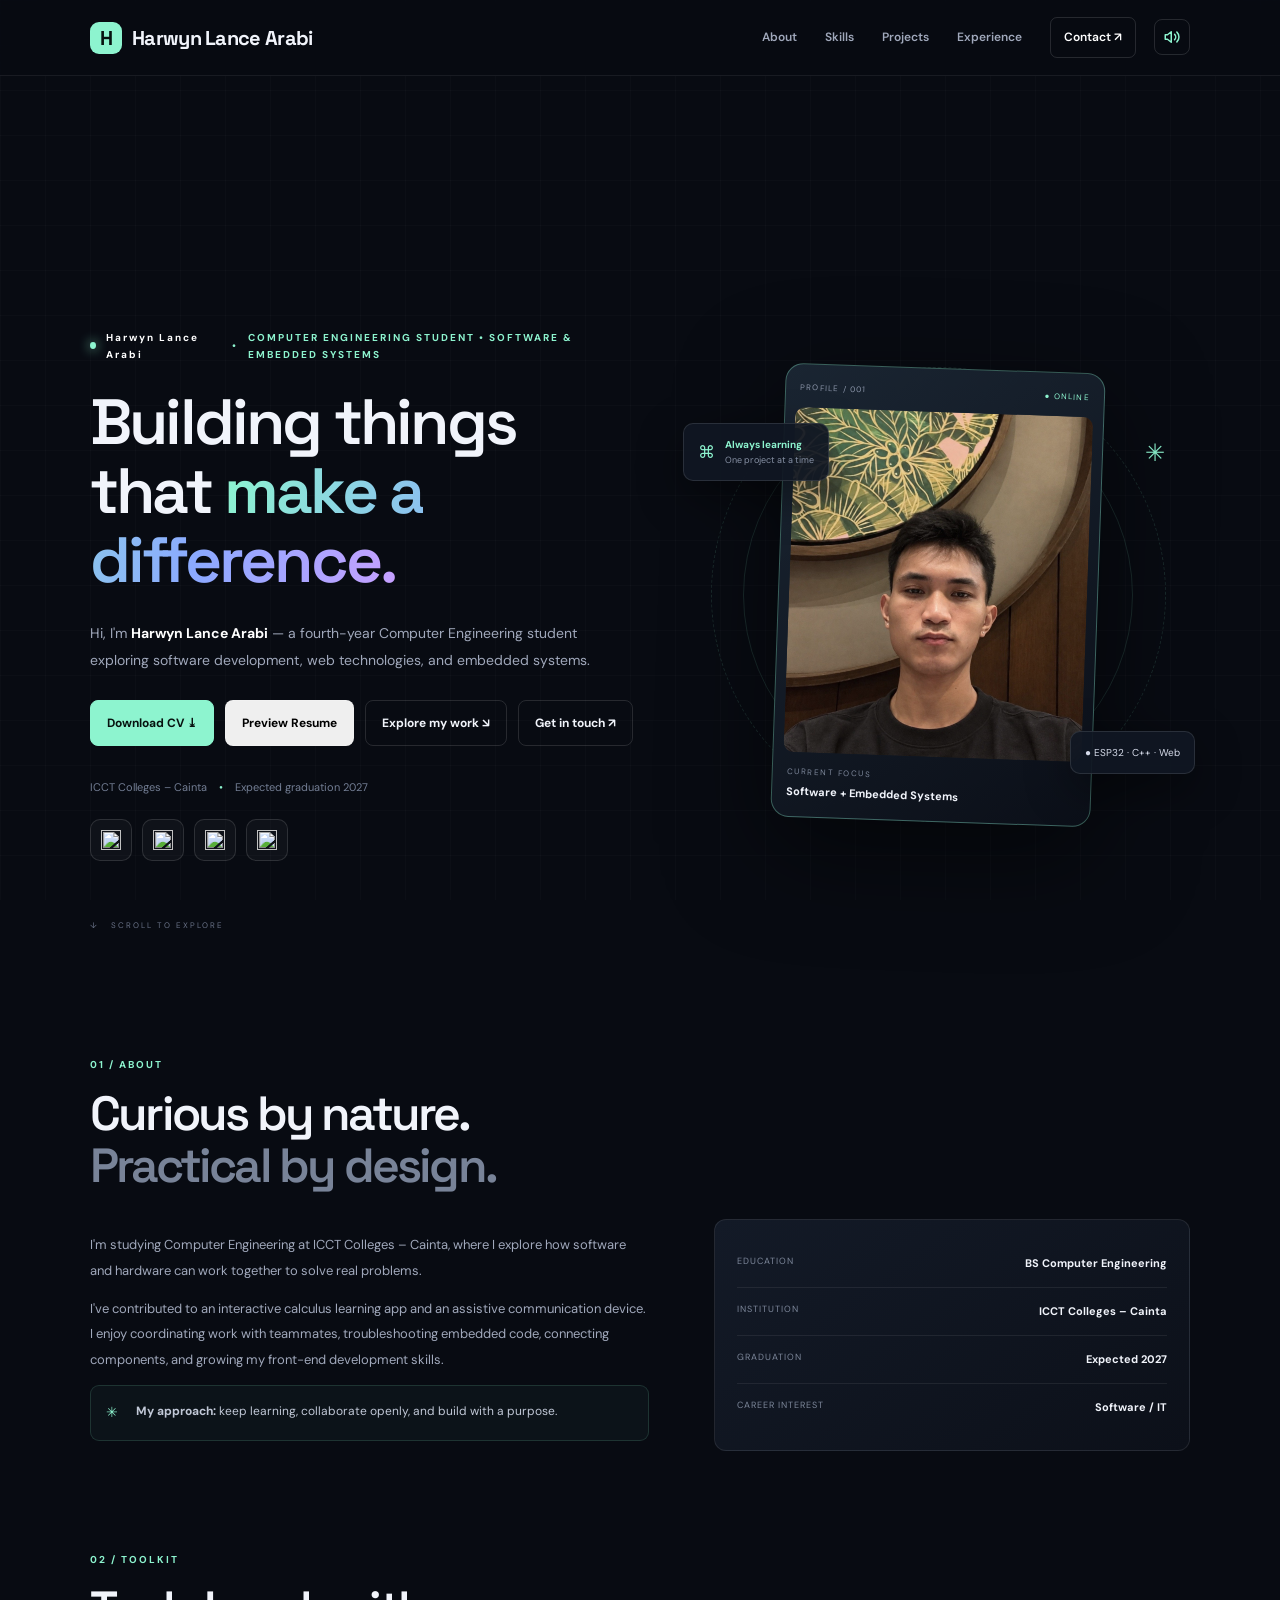
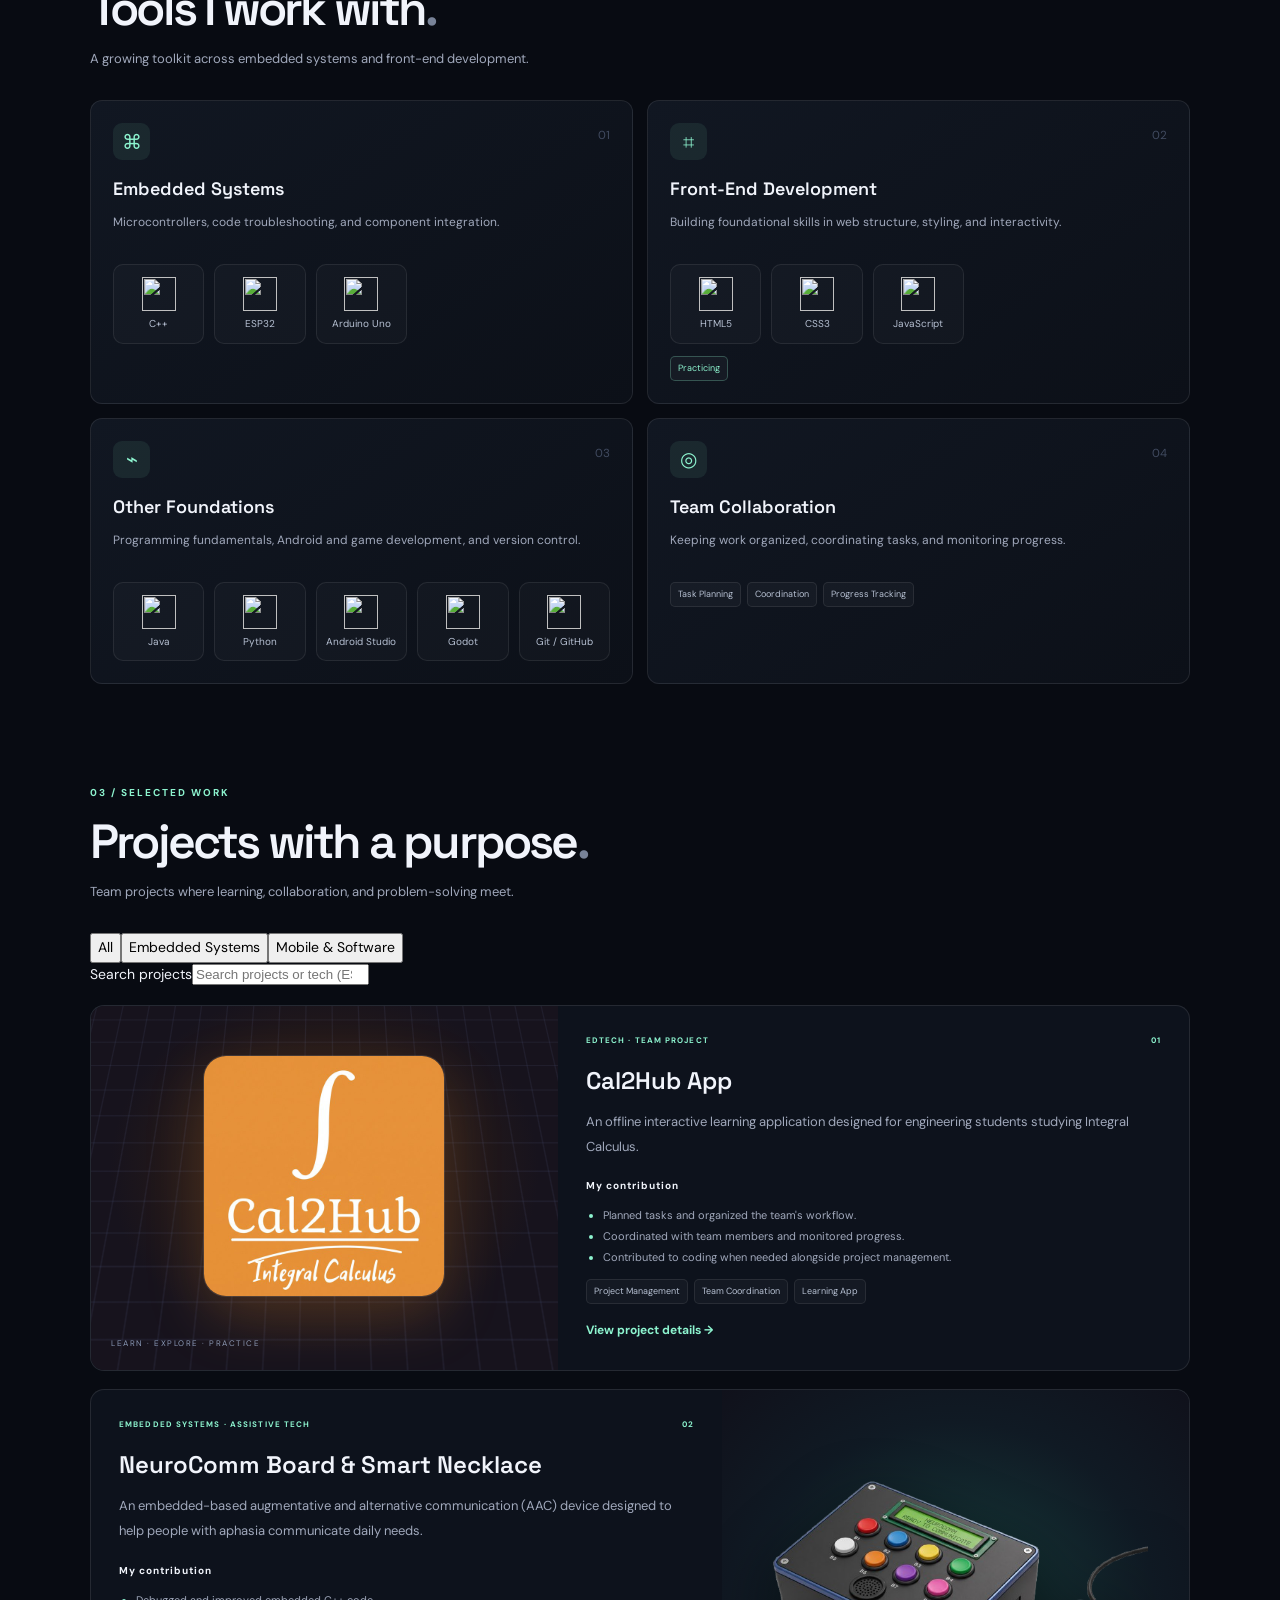
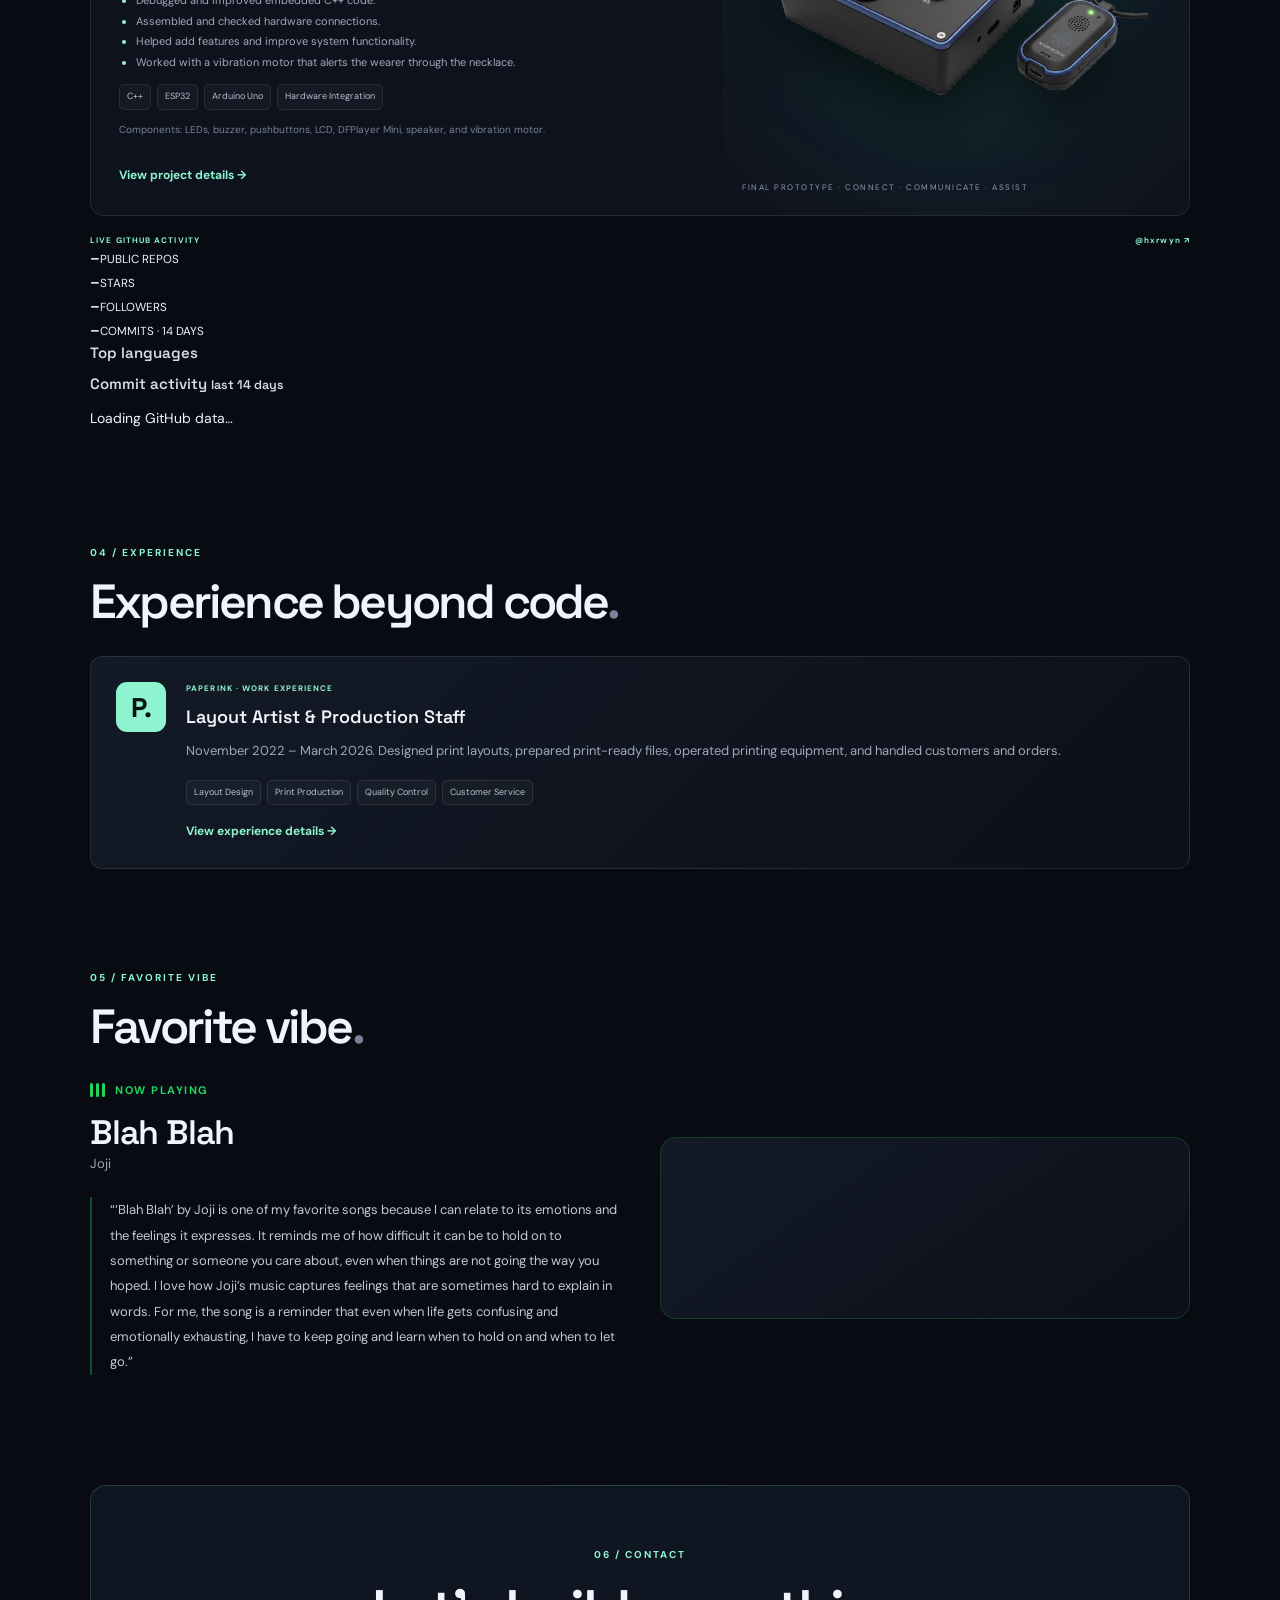
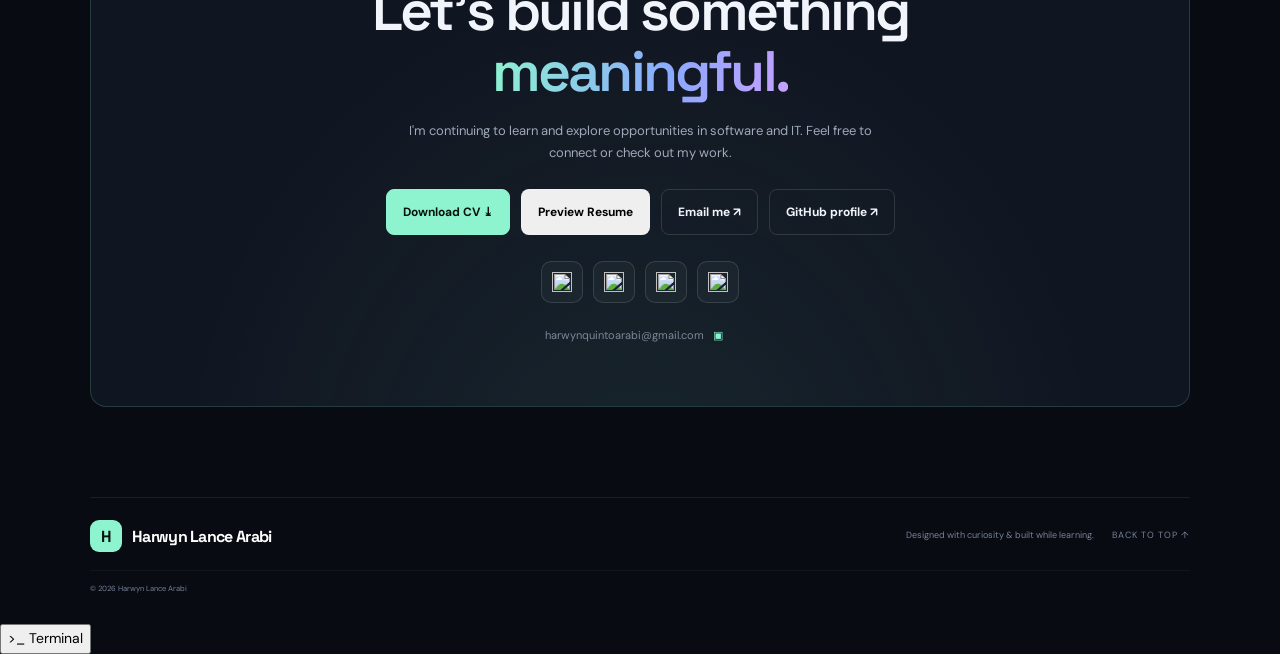
==== commit a843b27f: "Add contact section with CV download and email links Added a contact section with options to downloa" ====
--- a/index.html
+++ b/index.html
@@ -1,18 +1,24 @@
 <!doctype html>
 <html lang="en"><head><meta charset="utf-8"><meta name="viewport" content="width=device-width,initial-scale=1">
-<title>Harwyn Lance Arabi | Portfolio</title><link rel="preconnect" href="https://fonts.googleapis.com"><link href="https://fonts.googleapis.com/css2?family=DM+Sans:wght@400;600;700&family=Space+Grotesk:wght@500;600;700&display=swap" rel="stylesheet"><link rel="stylesheet" href="style.css"></head>
+<title>Harwyn Lance Arabi | Portfolio</title><link rel="preconnect" href="https://fonts.googleapis.com"><link href="https://fonts.googleapis.com/css2?family=DM+Sans:wght@400;600;700&family=Space+Grotesk:wght@500;600;700&display=swap" rel="stylesheet"><!-- CYBERPUNK MICROCHIP / CIRCUIT NODE FAVICON -->
+<link rel="icon" type="image/png" href="assets/favicon.png">
+<link rel="stylesheet" href="style.css"></head>
 <body><a class="skip" href="#main">Skip to content</a><div class="progress"><i id="progress"></i></div><header><a class="logo" href="#home"><b>H</b> Harwyn Lance Arabi</a><div class="tools"><nav id="nav" aria-label="Primary"><a href="#about">About</a><a href="#skills">Skills</a><a href="#projects">Projects</a><a href="#experience">Experience</a><a class="navcta" href="#contact">Contact ↗</a></nav><button id="soundBtn" class="iconBtn" type="button" aria-pressed="true" aria-label="Sound effects" title="Mute sound effects"><svg viewBox="0 0 24 24" width="18" height="18" aria-hidden="true" fill="none" stroke="currentColor" stroke-width="2" stroke-linecap="round" stroke-linejoin="round"><path d="M11 5 6 9H3v6h3l5 4z"/><path class="w" d="M15.5 8.5a5 5 0 0 1 0 7M18.5 5.5a9 9 0 0 1 0 13"/><path class="x" d="m16 9 6 6m0-6-6 6"/></svg></button><button id="menuBtn" type="button" aria-label="Open menu" aria-expanded="false" aria-controls="nav">☰</button></div></header>
-<main id="main"><section class="hero wrap" id="home"><div class="heroText reveal"><div class="eyebrow heroEyebrow"><i></i> COMPUTER ENGINEERING STUDENT</div><h1>Building things<br>that <em>make a difference.</em></h1><p>Hi, I'm <strong>Harwyn Lance Arabi</strong> — a fourth-year Computer Engineering student exploring software development, web technologies, and embedded systems.</p><div class="actions"><a class="btn primary" href="#projects">Explore my work ↘</a><a class="btn" href="#contact">Get in touch ↗</a></div><div class="meta">ICCT Colleges – Cainta <span>•</span> Expected graduation 2027</div><ul class="socials" aria-label="Social links"><li><a class="soc" href="https://www.facebook.com/hrwyn.arabii" target="_blank" rel="noreferrer" aria-label="Facebook, opens in a new tab" title="Facebook"><img src="https://cdn.simpleicons.org/facebook/1877F2" alt="" width="20" height="20" loading="lazy"></a></li><li><a class="soc" href="https://www.instagram.com/hxrwyn.qnto/" target="_blank" rel="noreferrer" aria-label="Instagram, opens in a new tab" title="Instagram"><img src="https://cdn.simpleicons.org/instagram/E4405F" alt="" width="20" height="20" loading="lazy"></a></li><li><a class="soc" href="https://x.com/home" target="_blank" rel="noreferrer" aria-label="X, opens in a new tab" title="X"><img src="https://cdn.simpleicons.org/x/FFFFFF" alt="" width="20" height="20" loading="lazy"></a></li><li><a class="soc" href="mailto:harwynlancequinto@gmail.com" aria-label="Email on Gmail" title="Gmail"><img src="https://cdn.simpleicons.org/gmail/EA4335" alt="" width="20" height="20" loading="lazy"></a></li></ul></div>
-<div class="visual reveal"><div class="orbit o1" aria-hidden="true"></div><div class="orbit o2" aria-hidden="true"></div><div class="portrait"><div class="phototop"><span>PROFILE / 001</span><span>● ONLINE</span></div><img src="assets/profile.jpg" alt="Portrait of Harwyn Lance Arabi"><div class="photobottom"><small>CURRENT FOCUS</small><b>Software + Embedded Systems</b></div></div><div class="float f1">⌘ <div><b>Always learning</b><small>One project at a time</small></div></div><div class="float f2">● ESP32 · C++ · Web</div><span class="spark" aria-hidden="true">✳</span></div><a class="scroll" href="#about">↓ &nbsp; SCROLL TO EXPLORE</a></section>
+<main id="main"><section class="heroBand" id="home"><canvas id="headerCanvas" aria-hidden="true"></canvas><div class="hero wrap"><div class="heroText reveal"><div class="eyebrow heroEyebrow heroId"><i></i><strong>Harwyn Lance Arabi</strong><span>•</span><span>COMPUTER ENGINEERING STUDENT • SOFTWARE &amp; EMBEDDED SYSTEMS</span></div><h1>Building things<br>that <em>make a difference.</em></h1><p>Hi, I'm <strong>Harwyn Lance Arabi</strong> — a fourth-year Computer Engineering student exploring software development, web technologies, and embedded systems.</p><div class="actions"><a class="btn primary" href="assets/Harwyn_Arabi_Resume_2.pdf" download>Download CV ⤓</a><button class="btn" type="button" data-cv>Preview Resume</button><a class="btn" href="#projects">Explore my work ↘</a><a class="btn" href="#contact">Get in touch ↗</a></div><div class="meta">ICCT Colleges – Cainta <span>•</span> Expected graduation 2027</div><ul class="socials" aria-label="Social links"><li><a class="soc" href="https://www.facebook.com/hrwyn.arabii" target="_blank" rel="noreferrer" aria-label="Facebook, opens in a new tab" title="Facebook"><img src="https://cdn.simpleicons.org/facebook/1877F2" alt="" width="20" height="20" loading="lazy"></a></li><li><a class="soc" href="https://www.instagram.com/hxrwyn.qnto/" target="_blank" rel="noreferrer" aria-label="Instagram, opens in a new tab" title="Instagram"><img src="https://cdn.simpleicons.org/instagram/E4405F" alt="" width="20" height="20" loading="lazy"></a></li><li><a class="soc" href="https://x.com/home" target="_blank" rel="noreferrer" aria-label="X, opens in a new tab" title="X"><img src="https://cdn.simpleicons.org/x/FFFFFF" alt="" width="20" height="20" loading="lazy"></a></li><li><a class="soc" href="mailto:harwynlancequinto@gmail.com" aria-label="Email on Gmail" title="Gmail"><img src="https://cdn.simpleicons.org/gmail/EA4335" alt="" width="20" height="20" loading="lazy"></a></li></ul></div>
+<div class="visual reveal"><div class="orbit o1" aria-hidden="true"></div><div class="orbit o2" aria-hidden="true"></div><div class="portrait"><div class="phototop"><span>PROFILE / 001</span><span>● ONLINE</span></div><img src="assets/profile.jpg" alt="Portrait of Harwyn Lance Arabi"><div class="photobottom"><small>CURRENT FOCUS</small><b>Software + Embedded Systems</b></div></div><div class="float f1">⌘ <div><b>Always learning</b><small>One project at a time</small></div></div><div class="float f2">● ESP32 · C++ · Web</div><span class="spark" aria-hidden="true">✳</span></div><a class="scroll" href="#about">↓ &nbsp; SCROLL TO EXPLORE</a></div></section>
 <section class="wrap section" id="about"><div class="eyebrow">01 / ABOUT</div><h2>Curious by nature.<br><span>Practical by design.</span></h2><div class="two"><div class="prose reveal"><p>I'm studying Computer Engineering at ICCT Colleges – Cainta, where I explore how software and hardware can work together to solve real problems.</p><p>I've contributed to an interactive calculus learning app and an assistive communication device. I enjoy coordinating work with teammates, troubleshooting embedded code, connecting components, and growing my front-end development skills.</p><div class="note">✳ &nbsp; <span><b>My approach:</b> keep learning, collaborate openly, and build with a purpose.</span></div></div><div class="facts reveal"><div><small>EDUCATION</small><b>BS Computer Engineering</b></div><div><small>INSTITUTION</small><b>ICCT Colleges – Cainta</b></div><div><small>GRADUATION</small><b>Expected 2027</b></div><div><small>CAREER INTEREST</small><b>Software / IT</b></div></div></div></section>
 <section class="wrap section" id="skills"><div class="eyebrow">02 / TOOLKIT</div><h2>Tools I work with<span class="mint">.</span></h2><p class="sub">A growing toolkit across embedded systems and front-end development.</p><div class="cards">
 <article class="card reveal"><span class="symbol">⌘</span><small>01</small><h3>Embedded Systems</h3><p>Microcontrollers, code troubleshooting, and component integration.</p><ul class="logos"><li class="tech" title="C++"><img src="https://cdn.jsdelivr.net/gh/devicons/devicon@latest/icons/cplusplus/cplusplus-original.svg" alt="" width="34" height="34" loading="lazy" decoding="async"><span>C++</span></li><li class="tech" title="ESP32"><img src="https://cdn.simpleicons.org/espressif/E7352C" alt="" width="34" height="34" loading="lazy" decoding="async"><span>ESP32</span></li><li class="tech" title="Arduino Uno"><img src="https://cdn.jsdelivr.net/gh/devicons/devicon@latest/icons/arduino/arduino-original.svg" alt="" width="34" height="34" loading="lazy" decoding="async"><span>Arduino Uno</span></li></ul></article>
 <article class="card reveal"><span class="symbol">⌗</span><small>02</small><h3>Front-End Development</h3><p>Building foundational skills in web structure, styling, and interactivity.</p><ul class="logos"><li class="tech" title="HTML5"><img src="https://cdn.jsdelivr.net/gh/devicons/devicon@latest/icons/html5/html5-original.svg" alt="" width="34" height="34" loading="lazy" decoding="async"><span>HTML5</span></li><li class="tech" title="CSS3"><img src="https://cdn.jsdelivr.net/gh/devicons/devicon@latest/icons/css3/css3-original.svg" alt="" width="34" height="34" loading="lazy" decoding="async"><span>CSS3</span></li><li class="tech" title="JavaScript"><img src="https://cdn.jsdelivr.net/gh/devicons/devicon@latest/icons/javascript/javascript-original.svg" alt="" width="34" height="34" loading="lazy" decoding="async"><span>JavaScript</span></li></ul><div class="tags" style="margin-top:12px"><i class="learning">Practicing</i></div></article>
 <article class="card reveal"><span class="symbol">⌁</span><small>03</small><h3>Other Foundations</h3><p>Programming fundamentals, Android and game development, and version control.</p><ul class="logos"><li class="tech" title="Java"><img src="https://cdn.jsdelivr.net/gh/devicons/devicon@latest/icons/java/java-original.svg" alt="" width="34" height="34" loading="lazy" decoding="async"><span>Java</span></li><li class="tech" title="Python"><img src="https://cdn.jsdelivr.net/gh/devicons/devicon@latest/icons/python/python-original.svg" alt="" width="34" height="34" loading="lazy" decoding="async"><span>Python</span></li><li class="tech" title="Android Studio"><img src="https://cdn.jsdelivr.net/gh/devicons/devicon@latest/icons/androidstudio/androidstudio-original.svg" alt="" width="34" height="34" loading="lazy" decoding="async"><span>Android Studio</span></li><li class="tech" title="Godot"><img src="https://cdn.jsdelivr.net/gh/devicons/devicon@latest/icons/godot/godot-original.svg" alt="" width="34" height="34" loading="lazy" decoding="async"><span>Godot</span></li><li class="tech" title="Git / GitHub"><img src="https://cdn.jsdelivr.net/gh/devicons/devicon@latest/icons/git/git-original.svg" alt="" width="34" height="34" loading="lazy" decoding="async"><span>Git / GitHub</span></li></ul></article>
 <article class="card reveal"><span class="symbol">◎</span><small>04</small><h3>Team Collaboration</h3><p>Keeping work organized, coordinating tasks, and monitoring progress.</p><div class="tags"><i>Task Planning</i><i>Coordination</i><i>Progress Tracking</i></div></article></div></section>
-<section class="wrap section" id="projects"><div class="eyebrow">03 / SELECTED WORK</div><h2>Projects with a purpose<span class="mint">.</span></h2><p class="sub">Team projects where learning, collaboration, and problem-solving meet.</p><div class="project reveal"><figure class="projectArt calculus"><div class="grid" aria-hidden="true"></div><img class="shot logo" src="assets/cal2hub-logo.jpg" alt="Cal2Hub logo: a white integral sign above the name Cal2Hub and the words Integral Calculus, on an orange background" width="640" height="640" loading="lazy" decoding="async"><figcaption>LEARN · EXPLORE · PRACTICE</figcaption></figure><div class="projectText"><div class="kicker">EDTECH · TEAM PROJECT <span>01</span></div><h3><a href="cal2hub.html">Cal2Hub App</a></h3><p>An offline interactive learning application designed for engineering students studying Integral Calculus.</p><h4>My contribution</h4><ul><li>Planned tasks and organized the team's workflow.</li><li>Coordinated with team members and monitored progress.</li><li>Contributed to coding when needed alongside project management.</li></ul><div class="tags"><i>Project Management</i><i>Team Coordination</i><i>Learning App</i></div><span class="more" aria-hidden="true">View project details →</span></div></div>
-<div class="project reverse reveal"><figure class="projectArt neuro"><img class="shot board" src="assets/neurocomm-board.png" alt="Final NeuroComm prototype: a black box with eight colored pushbuttons, a text display reading Ready to communicate, and a speaker, next to the small Smart Necklace pendant" width="610" height="409" loading="lazy" decoding="async"><figcaption>FINAL PROTOTYPE · CONNECT · COMMUNICATE · ASSIST</figcaption></figure><div class="projectText"><div class="kicker">EMBEDDED SYSTEMS · ASSISTIVE TECH <span>02</span></div><h3><a href="neurocomm.html">NeuroComm Board &amp; Smart Necklace</a></h3><p>An embedded-based augmentative and alternative communication (AAC) device designed to help people with aphasia communicate daily needs.</p><h4>My contribution</h4><ul><li>Debugged and improved embedded C++ code.</li><li>Assembled and checked hardware connections.</li><li>Helped add features and improve system functionality.</li><li>Worked with a vibration motor that alerts the wearer through the necklace.</li></ul><div class="tags"><i>C++</i><i>ESP32</i><i>Arduino Uno</i><i>Hardware Integration</i></div><p class="tiny">Components: LEDs, buzzer, pushbuttons, LCD, DFPlayer Mini, speaker, and vibration motor.</p><span class="more" aria-hidden="true">View project details →</span></div></div></section>
+<section class="wrap section" id="projects"><div class="eyebrow">03 / SELECTED WORK</div><h2>Projects with a purpose<span class="mint">.</span></h2><p class="sub">Team projects where learning, collaboration, and problem-solving meet.</p><div class="pfilter reveal" role="group" aria-label="Filter projects"><div class="tabs"><button class="tab" type="button" data-f="all" aria-pressed="true">All</button><button class="tab" type="button" data-f="embedded" aria-pressed="false">Embedded Systems</button><button class="tab" type="button" data-f="mobile" aria-pressed="false">Mobile &amp; Software</button></div><label class="search"><span class="sr">Search projects</span><input id="pSearch" type="search" placeholder="Search projects or tech (ESP32, Java, C++)" autocomplete="off"></label></div><p id="pEmpty" class="empty" role="status" hidden>No projects match that search. Try another keyword.</p><div class="project reveal" data-cat="mobile" data-tags="java android studio json gson material design navigation component offline storage learning app calculus"><figure class="projectArt calculus"><div class="grid" aria-hidden="true"></div><img class="shot logo" src="assets/cal2hub-logo.jpg" alt="Cal2Hub logo: a white integral sign above the name Cal2Hub and the words Integral Calculus, on an orange background" width="640" height="640" loading="lazy" decoding="async"><figcaption>LEARN · EXPLORE · PRACTICE</figcaption></figure><div class="projectText"><div class="kicker">EDTECH · TEAM PROJECT <span>01</span></div><h3><a href="cal2hub.html">Cal2Hub App</a></h3><p>An offline interactive learning application designed for engineering students studying Integral Calculus.</p><h4>My contribution</h4><ul><li>Planned tasks and organized the team's workflow.</li><li>Coordinated with team members and monitored progress.</li><li>Contributed to coding when needed alongside project management.</li></ul><div class="tags"><i>Project Management</i><i>Team Coordination</i><i>Learning App</i></div><span class="more" aria-hidden="true">View project details →</span></div></div>
+<div class="project reverse reveal" data-cat="embedded" data-tags="c++ esp32 esp32-c6 arduino uno hc-12 dfplayer lcd aac aphasia necklace embedded"><figure class="projectArt neuro"><img class="shot board" src="assets/neurocomm-board.png" alt="Final NeuroComm prototype: a black box with eight colored pushbuttons, a text display reading Ready to communicate, and a speaker, next to the small Smart Necklace pendant" width="610" height="409" loading="lazy" decoding="async"><figcaption>FINAL PROTOTYPE · CONNECT · COMMUNICATE · ASSIST</figcaption></figure><div class="projectText"><div class="kicker">EMBEDDED SYSTEMS · ASSISTIVE TECH <span>02</span></div><h3><a href="neurocomm.html">NeuroComm Board &amp; Smart Necklace</a></h3><p>An embedded-based augmentative and alternative communication (AAC) device designed to help people with aphasia communicate daily needs.</p><h4>My contribution</h4><ul><li>Debugged and improved embedded C++ code.</li><li>Assembled and checked hardware connections.</li><li>Helped add features and improve system functionality.</li><li>Worked with a vibration motor that alerts the wearer through the necklace.</li></ul><div class="tags"><i>C++</i><i>ESP32</i><i>Arduino Uno</i><i>Hardware Integration</i></div><p class="tiny">Components: LEDs, buzzer, pushbuttons, LCD, DFPlayer Mini, speaker, and vibration motor.</p><span class="more" aria-hidden="true">View project details →</span></div></div><div class="ghub reveal" id="ghub"><div class="kicker">LIVE GITHUB ACTIVITY <a href="https://github.com/hxrwyn" target="_blank" rel="noreferrer">@hxrwyn ↗</a></div><div class="gstats"><div class="gstat"><b id="gRepos">–</b><small>PUBLIC REPOS</small></div><div class="gstat"><b id="gStars">–</b><small>STARS</small></div><div class="gstat"><b id="gFollow">–</b><small>FOLLOWERS</small></div><div class="gstat"><b id="gCommits">–</b><small>COMMITS · 14 DAYS</small></div></div><div class="gcols"><div class="gbox"><h3 class="gh">Top languages</h3><div id="gLangs"></div></div><div class="gbox"><h3 class="gh">Commit activity <small>last 14 days</small></h3><div class="gbars" id="gBars" role="img" aria-label="Commit activity for the last 14 days"></div></div></div><div class="grepos" id="gRepoList"></div><p class="gnote" id="gNote">Loading GitHub data…</p></div>
+</section>
 <section class="wrap section" id="experience"><div class="eyebrow">04 / EXPERIENCE</div><h2>Experience beyond code<span class="mint">.</span></h2><div class="work reveal"><div class="paper">P.</div><div><div class="kicker">PAPERINK · WORK EXPERIENCE</div><h3><a href="experience.html">Layout Artist &amp; Production Staff</a></h3><p>November 2022 – March 2026. Designed print layouts, prepared print-ready files, operated printing equipment, and handled customers and orders.</p><div class="tags"><i>Layout Design</i><i>Print Production</i><i>Quality Control</i><i>Customer Service</i></div><span class="more" aria-hidden="true">View experience details →</span></div></div></section>
 <section class="wrap section" id="vibe"><div class="eyebrow">05 / FAVORITE VIBE</div><h2>Favorite vibe<span class="mint">.</span></h2><div class="vibe"><div class="reveal"><p class="nowplaying"><span class="eq" aria-hidden="true"><i></i><i></i><i></i></span> Now playing</p><h3 class="track">Blah Blah</h3><p class="artist">Joji</p><blockquote class="quote"><p>“‘Blah Blah’ by Joji is one of my favorite songs because I can relate to its emotions and the feelings it expresses. It reminds me of how difficult it can be to hold on to something or someone you care about, even when things are not going the way you hoped. I love how Joji’s music captures feelings that are sometimes hard to explain in words. For me, the song is a reminder that even when life gets confusing and emotionally exhausting, I have to keep going and learn when to hold on and when to let go.”</p></blockquote></div><div class="player reveal"><iframe title="Spotify player: Blah Blah by Joji" src="https://open.spotify.com/embed/track/42D9aaKTLw47faFhRCQfHF?utm_source=generator&amp;theme=0" width="100%" height="152" frameborder="0" allow="autoplay; clipboard-write; encrypted-media; fullscreen; picture-in-picture" loading="lazy"></iframe></div></div></section>
-<section class="wrap contact" id="contact"><div class="contactbox reveal"><div class="eyebrow">06 / CONTACT</div><h2>Let's build something<br><em>meaningful.</em></h2><p>I'm continuing to learn and explore opportunities in software and IT. Feel free to connect or check out my work.</p><div class="actions center"><a class="btn primary" href="mailto:harwynquintoarabi@gmail.com">Email me ↗</a><a class="btn" href="https://github.com/hxrwyn" target="_blank" rel="noreferrer">GitHub profile ↗</a></div><ul class="socials center" aria-label="Social links"><li><a class="soc" href="https://www.facebook.com/hrwyn.arabii" target="_blank" rel="noreferrer" aria-label="Facebook, opens in a new tab" title="Facebook"><img src="https://cdn.simpleicons.org/facebook/1877F2" alt="" width="20" height="20" loading="lazy"></a></li><li><a class="soc" href="https://www.instagram.com/hxrwyn.qnto/" target="_blank" rel="noreferrer" aria-label="Instagram, opens in a new tab" title="Instagram"><img src="https://cdn.simpleicons.org/instagram/E4405F" alt="" width="20" height="20" loading="lazy"></a></li><li><a class="soc" href="https://x.com/home" target="_blank" rel="noreferrer" aria-label="X, opens in a new tab" title="X"><img src="https://cdn.simpleicons.org/x/FFFFFF" alt="" width="20" height="20" loading="lazy"></a></li><li><a class="soc" href="mailto:harwynlancequinto@gmail.com" aria-label="Email on Gmail" title="Gmail"><img src="https://cdn.simpleicons.org/gmail/EA4335" alt="" width="20" height="20" loading="lazy"></a></li></ul><div class="email">harwynquintoarabi@gmail.com <button id="copy" type="button" aria-label="Copy email address">▣</button><span id="copied" role="status" aria-live="polite"></span></div></div></section></main>
-<footer class="wrap"><a class="logo" href="#home"><b>H</b> Harwyn Lance Arabi</a><span>Designed with curiosity &amp; built while learning.</span><a href="#home">BACK TO TOP ↑</a><small>© <span id="year"></span> Harwyn Lance Arabi</small></footer><script src="script.js"></script></body></html>+<section class="wrap contact" id="contact"><div class="contactbox reveal"><div class="eyebrow">06 / CONTACT</div><h2>Let's build something<br><em>meaningful.</em></h2><p>I'm continuing to learn and explore opportunities in software and IT. Feel free to connect or check out my work.</p><div class="actions center"><a class="btn primary" href="assets/Harwyn_Arabi_Resume_2.pdf" download>Download CV ⤓</a><button class="btn" type="button" data-cv>Preview Resume</button><a class="btn" href="mailto:harwynquintoarabi@gmail.com">Email me ↗</a><a class="btn" href="https://github.com/hxrwyn" target="_blank" rel="noreferrer">GitHub profile ↗</a></div><ul class="socials center" aria-label="Social links"><li><a class="soc" href="https://www.facebook.com/hrwyn.arabii" target="_blank" rel="noreferrer" aria-label="Facebook, opens in a new tab" title="Facebook"><img src="https://cdn.simpleicons.org/facebook/1877F2" alt="" width="20" height="20" loading="lazy"></a></li><li><a class="soc" href="https://www.instagram.com/hxrwyn.qnto/" target="_blank" rel="noreferrer" aria-label="Instagram, opens in a new tab" title="Instagram"><img src="https://cdn.simpleicons.org/instagram/E4405F" alt="" width="20" height="20" loading="lazy"></a></li><li><a class="soc" href="https://x.com/home" target="_blank" rel="noreferrer" aria-label="X, opens in a new tab" title="X"><img src="https://cdn.simpleicons.org/x/FFFFFF" alt="" width="20" height="20" loading="lazy"></a></li><li><a class="soc" href="mailto:harwynlancequinto@gmail.com" aria-label="Email on Gmail" title="Gmail"><img src="https://cdn.simpleicons.org/gmail/EA4335" alt="" width="20" height="20" loading="lazy"></a></li></ul><div class="email">harwynquintoarabi@gmail.com <button id="copy" type="button" aria-label="Copy email address">▣</button><span id="copied" role="status" aria-live="polite"></span></div></div></section></main>
+<footer class="wrap"><a class="logo" href="#home"><b>H</b> Harwyn Lance Arabi</a><span>Designed with curiosity &amp; built while learning.</span><a href="#home">BACK TO TOP ↑</a><small>© <span id="year"></span> Harwyn Lance Arabi</small></footer><dialog id="cvModal" class="modal" aria-labelledby="cvTitle"><div class="mhead"><h2 id="cvTitle">Resume preview</h2><div class="macts"><a class="btn primary" href="assets/Harwyn_Arabi_Resume_2.pdf" download>Download CV ⤓</a><button id="cvClose" class="iconBtn" type="button" aria-label="Close preview">✕</button></div></div><object id="cvObj" type="application/pdf" data-src="assets/Harwyn_Arabi_Resume_2.pdf#view=FitH" aria-label="Resume PDF"><p class="mfallback">This browser can’t show the PDF here. <a href="assets/Harwyn_Arabi_Resume_2.pdf" target="_blank" rel="noreferrer">Open it in a new tab</a> or use Download.</p></object></dialog>
+<button id="termBtn" class="termBtn" type="button" aria-expanded="false" aria-controls="term"><span aria-hidden="true">&gt;_</span> Terminal</button>
+<section id="term" class="term" role="dialog" aria-label="Portfolio terminal" hidden><div class="termBar"><span>visitor@harwyn: ~</span><button id="termClose" type="button" aria-label="Close terminal">✕</button></div><div class="termOut" id="termOut" role="log" aria-live="polite"></div><form class="termIn" id="termForm" autocomplete="off"><label for="termInput"><span aria-hidden="true">$</span><span class="sr">Command</span></label><input id="termInput" spellcheck="false" autocapitalize="off" autocomplete="off"></form></section>
+<script src="script.js"></script></body></html>
